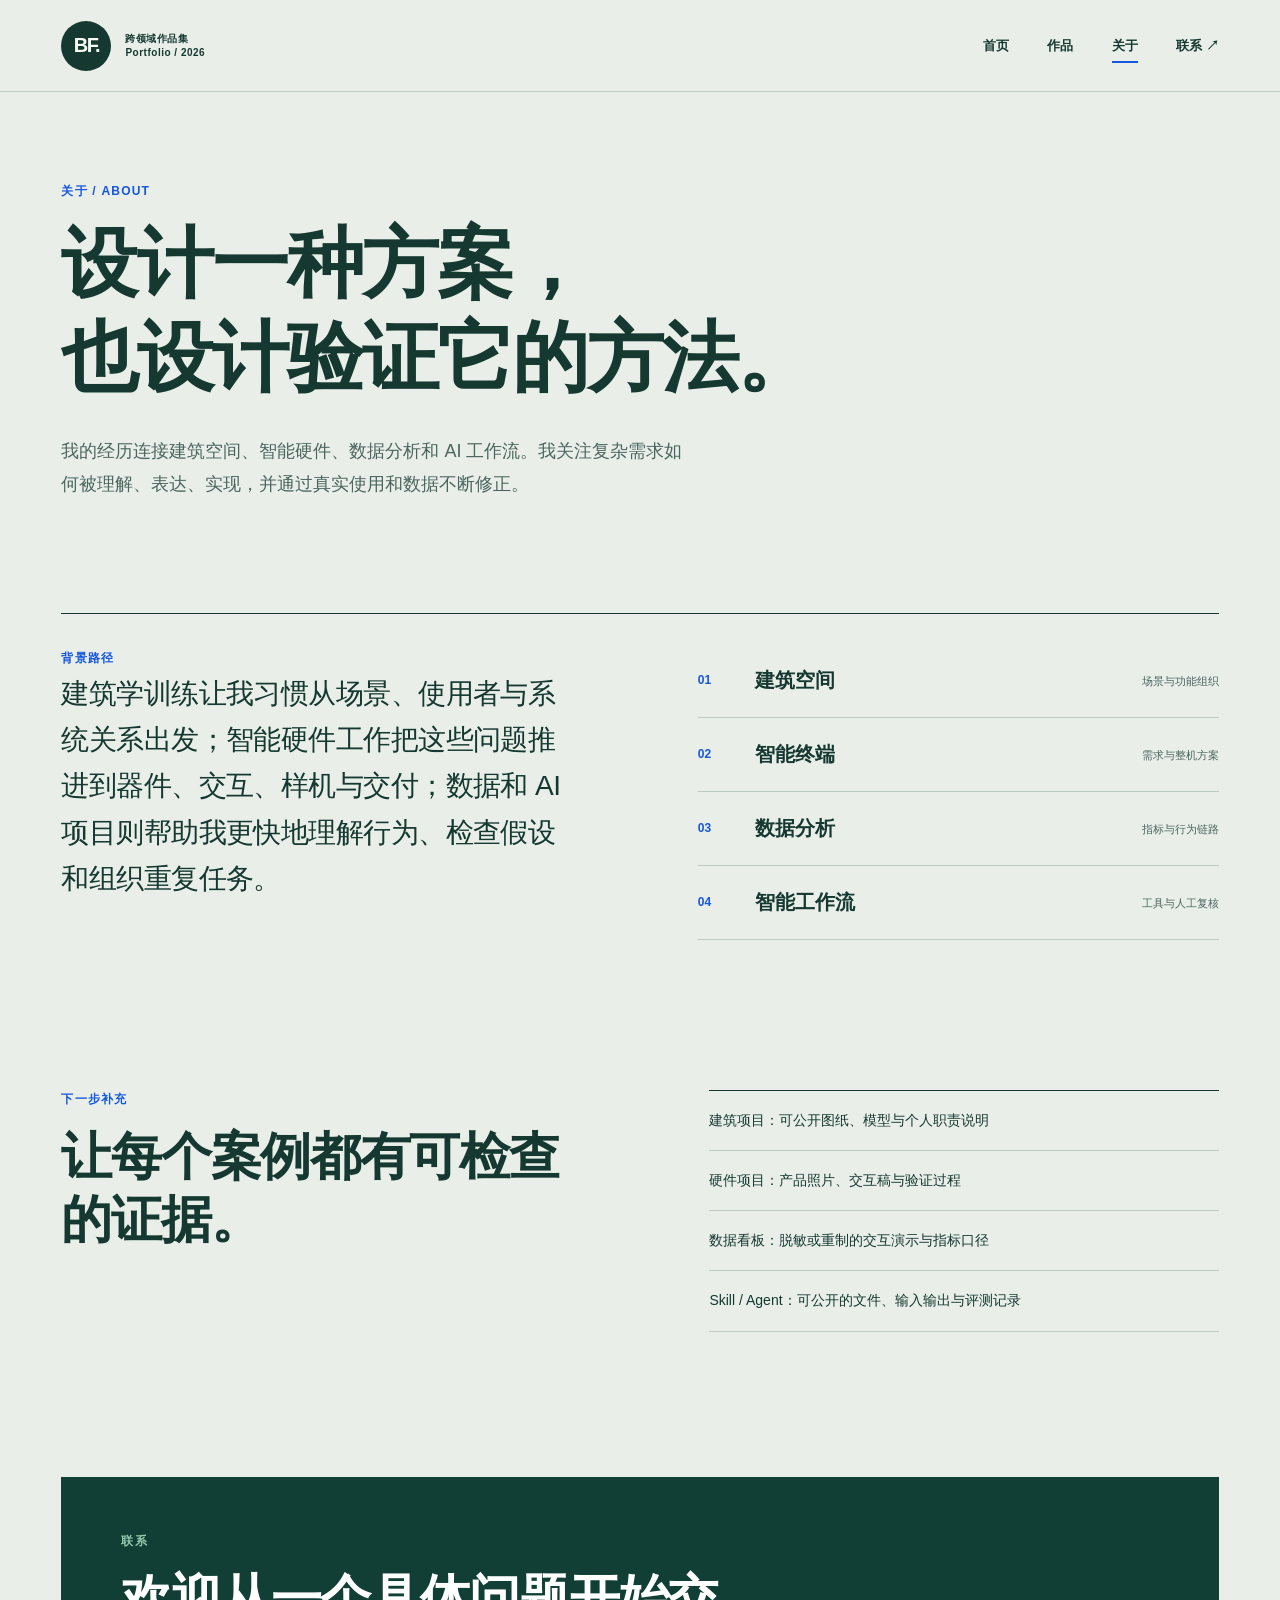
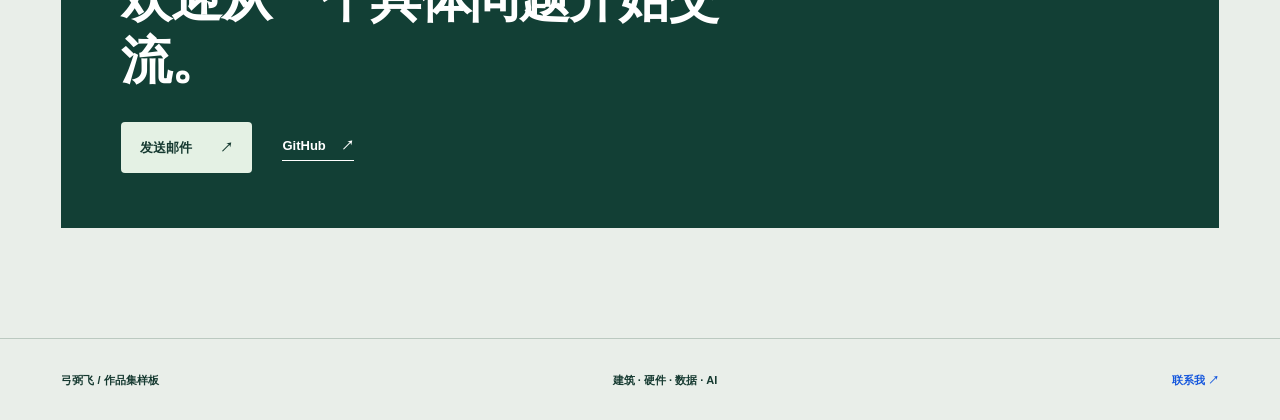
==== about.html @ 6b5d8636 "Publish portfolio site with Spatial Storage case study" ====
<!doctype html>
<html lang="zh-CN">
  <head><meta charset="UTF-8" /><meta name="viewport" content="width=device-width, initial-scale=1" /><meta name="theme-color" content="#e9eee9" /><meta name="description" content="弓弼飞的背景、工作方法与作品集内容状态。" /><title>关于 · 弓弼飞</title><link rel="stylesheet" href="styles.css" /></head>
  <body data-page="about"><a class="skip-link" href="#main">跳转到正文</a><header class="site-header"><a class="brand" href="index.html" aria-label="弓弼飞作品集首页"><span class="brand-mark">BF.</span><span class="brand-note">跨领域作品集<br />Portfolio / 2026</span></a><nav class="site-nav" aria-label="主导航"><a href="index.html">首页</a><a href="work.html">作品</a><a class="active" href="about.html">关于</a><a href="mailto:gongbifei@outlook.com">联系 ↗</a></nav><button class="nav-toggle" type="button" aria-label="打开菜单" aria-expanded="false">菜单 <span>+</span></button></header>
    <main id="main" class="section-shell about-main"><header class="page-intro"><p class="small-label">关于 / ABOUT</p><h1>设计一种方案，<br />也设计验证它的方法。</h1><p>我的经历连接建筑空间、智能硬件、数据分析和 AI 工作流。我关注复杂需求如何被理解、表达、实现，并通过真实使用和数据不断修正。</p></header><div class="about-grid"><div class="about-statement"><span class="small-label">背景路径</span><p>建筑学训练让我习惯从场景、使用者与系统关系出发；智能硬件工作把这些问题推进到器件、交互、样机与交付；数据和 AI 项目则帮助我更快地理解行为、检查假设和组织重复任务。</p></div><div class="about-path"><div><span>01</span><strong>建筑空间</strong><small>场景与功能组织</small></div><div><span>02</span><strong>智能终端</strong><small>需求与整机方案</small></div><div><span>03</span><strong>数据分析</strong><small>指标与行为链路</small></div><div><span>04</span><strong>智能工作流</strong><small>工具与人工复核</small></div></div></div><section class="about-materials"><div><p class="small-label">下一步补充</p><h2>让每个案例都有可检查的证据。</h2></div><ul><li>建筑项目：可公开图纸、模型与个人职责说明</li><li>硬件项目：产品照片、交互稿与验证过程</li><li>数据看板：脱敏或重制的交互演示与指标口径</li><li>Skill / Agent：可公开的文件、输入输出与评测记录</li></ul></section><section class="about-contact"><p class="small-label">联系</p><h2>欢迎从一个具体问题开始交流。</h2><div><a class="button button-primary" href="mailto:gongbifei@outlook.com">发送邮件 <span>↗</span></a><a class="text-link" href="https://github.com/Ongiei" target="_blank" rel="noopener noreferrer">GitHub <span>↗</span></a></div></section></main>
    <footer class="site-footer section-shell"><span>弓弼飞 / 作品集样板</span><span>建筑 · 硬件 · 数据 · AI</span><a href="mailto:gongbifei@outlook.com">联系我 ↗</a></footer><script src="data.js"></script><script src="app.js"></script></body>
</html>
---- styles.css ----
/* THESIS: A cross-scale working atlas where projects lead and decisions explain them.
OWN-WORLD: Pale mineral paper, deep green ink, electric blue annotations, precise diagram frames.
STORY: Scan four domains, open a case, inspect its question, choices, and missing evidence.
FIRST VIEWPORT: A large left thesis faces a four-part specimen board; the work is visible immediately.
FORM: Editorial field atlas, adapted for a recruiter scanning a mixed-discipline portfolio. */
:root{--paper:#e9eee9;--paper-light:#f7f9f5;--ink:#153930;--ink-soft:#4b665e;--blue:#1557dd;--line:#bbc9c0;--dark:#123f35;--mint:#d4e9d9;--white:#fff;--radius:14px;--max:1440px}
*{box-sizing:border-box}html{scroll-behavior:smooth}body{margin:0;background:var(--paper);color:var(--ink);font-family:-apple-system,BlinkMacSystemFont,"PingFang SC","Noto Sans CJK SC","Microsoft YaHei",sans-serif;font-size:16px;line-height:1.65}button,a{font:inherit}a{color:inherit;text-decoration:none}button{cursor:pointer}::selection{background:#b8d0ff;color:var(--ink)}:focus-visible{outline:3px solid var(--blue);outline-offset:4px}.skip-link{position:absolute;left:14px;top:-60px;background:var(--blue);color:white;padding:8px 14px;z-index:100}.skip-link:focus{top:10px}.section-shell{max-width:var(--max);margin-inline:auto;padding-inline:clamp(22px,4.8vw,78px)}.small-label{font-size:12px;font-weight:700;letter-spacing:.1em;line-height:1.5;color:var(--blue);margin:0 0 18px;text-transform:uppercase}h1,h2,h3,p{margin-top:0}h1,h2,h3{line-height:1.17;letter-spacing:-.035em}p{max-width:72ch}.site-header{height:92px;max-width:var(--max);padding:0 clamp(22px,4.8vw,78px);margin:auto;display:flex;align-items:center;justify-content:space-between;border-bottom:1px solid var(--line);position:relative;z-index:20}.brand{display:flex;gap:14px;align-items:center}.brand-mark{width:50px;height:50px;background:var(--ink);color:var(--paper-light);display:grid;place-items:center;font-weight:900;letter-spacing:-.08em;font-size:20px;border-radius:50%}.brand-note{font-size:10px;font-weight:700;line-height:1.35;letter-spacing:.05em}.site-nav{display:flex;gap:clamp(25px,3vw,48px);align-items:center;font-size:13px;font-weight:700}.site-nav a{position:relative;white-space:nowrap}.site-nav a::after{content:"";height:2px;position:absolute;bottom:-7px;left:0;right:100%;background:var(--blue);transition:right .25s ease}.site-nav a:hover::after,.site-nav a.active::after{right:0}.nav-toggle{display:none;border:0;background:none;color:var(--ink);font-weight:700}.hero{display:grid;grid-template-columns:minmax(0,1fr) minmax(430px,.92fr);gap:clamp(35px,5vw,80px);padding-top:clamp(65px,8vw,120px);padding-bottom:clamp(70px,8vw,115px);align-items:center}.hero-copy{max-width:660px}.hero h1{font-size:clamp(50px,5.9vw,88px);font-weight:850;margin:0 0 34px;letter-spacing:-.047em}.hero h1 em{font-style:normal;color:var(--blue)}.hero-intro{font-size:clamp(16px,1.45vw,19px);line-height:1.85;max-width:34em;color:var(--ink-soft);margin-bottom:38px}.hero-actions{display:flex;align-items:center;gap:30px;flex-wrap:wrap}.button{min-height:51px;padding:12px 19px;display:inline-flex;gap:28px;justify-content:space-between;align-items:center;font-size:13px;font-weight:800;border-radius:4px;transition:transform .25s cubic-bezier(.16,1,.3,1),background .2s}.button:hover{transform:translateY(-3px)}.button-primary{background:var(--ink);color:white}.button-primary:hover{background:var(--blue)}.button-outline{border:1px solid var(--ink);color:var(--ink)}.button-outline:hover{background:var(--ink);color:white}.text-link{font-size:13px;font-weight:800;display:inline-flex;gap:15px;align-items:center;border-bottom:1px solid currentColor;padding-bottom:4px}.text-link:hover{color:var(--blue)}.hero-art{height:min(570px,45vw);min-height:480px;background:#dce9de;border:1px solid #a8bdb0;padding:18px;display:flex;flex-direction:column;box-shadow:12px 16px 35px -26px #315149}.art-topline,.hero-art-footer{display:flex;justify-content:space-between;gap:8px;font-size:10px;font-weight:800;letter-spacing:.07em;line-height:1.3}.art-topline{padding-bottom:16px}.hero-art-footer{padding-top:14px;flex-wrap:wrap;color:#43655b}.hero-art-main{display:grid;grid-template-columns:1.05fr .95fr;grid-template-rows:1fr 1fr;gap:8px;flex:1;min-height:0}.hero-art-main>.visual{height:100%;min-height:0}.hero-art-main>.visual:nth-child(1){grid-row:span 2}.hero-art-main>.visual:nth-child(4){display:none}.visual{overflow:hidden;position:relative;isolation:isolate;min-height:250px;background:var(--mint)}.visual-caption{position:absolute;left:15px;bottom:12px;z-index:5;font-size:10px;font-weight:800;letter-spacing:.03em;background:rgba(248,250,247,.9);color:#345147;padding:3px 7px}.visual.compact .visual-caption{font-size:8px;left:9px;bottom:7px}.visual-device{background:#a6bdad}.visual-device::before{content:"";position:absolute;inset:0;background:radial-gradient(circle at 50% 85%,#e8efe5 0,#e8efe500 50%)}.device-orbit{position:absolute;border:1px solid #dceade;border-radius:50%;left:50%;top:52%;transform:translate(-50%,-50%)}.orbit-a{width:64%;aspect-ratio:1}.orbit-b{width:93%;aspect-ratio:1}.device-body{position:absolute;left:50%;top:53%;transform:translate(-50%,-50%) rotate(-8deg);width:34%;height:63%;border-radius:23px;background:#163c34;padding:9px;box-shadow:18px 20px 25px -16px #234535}.device-screen{width:100%;height:80%;border:2px solid #638078;border-radius:14px;background:#214f42;padding:15%;color:#d9ead6}.device-dot{display:block;width:12px;height:12px;border-radius:50%;background:#b4d9ad}.device-temp{font-size:clamp(16px,2.5vw,38px);font-weight:300;display:block;line-height:1.5}.device-line{height:3px;width:75%;display:block;background:#8fb4a2;margin-top:9px;border-radius:2px}.device-line.short{width:45%}.device-base{position:absolute;bottom:4%;width:20%;height:4px;border-radius:50%;left:40%;background:#9cb4a4}.visual-marker{position:absolute;z-index:2;font-size:9px;font-weight:800;letter-spacing:.1em;color:#295448}.marker-a{left:8%;top:23%}.marker-b{right:7%;bottom:23%}.visual-data{background:#183d34;padding:10%}.data-window{height:100%;width:100%;background:#e8f0e9;box-shadow:12px 13px 15px -12px #0b261e;transform:rotate(-3deg)}.data-top{height:13%;display:flex;align-items:center;gap:3%;padding:0 5%;border-bottom:1px solid #c9d6cd}.data-top i{height:5px;width:5px;border-radius:50%;background:#73958b}.data-top span{margin-left:auto;font-size:7px;font-weight:800;color:#507166;letter-spacing:.04em}.data-inner{display:flex;height:87%}.data-sidebar{width:18%;border-right:1px solid #c9d6cd;padding:15% 4%;display:flex;flex-direction:column;gap:10%}.data-sidebar span{display:block;background:#9db6a5;width:80%;height:5px}.data-sidebar span:first-child{background:var(--blue)}.data-main{padding:7%;flex:1}.data-metrics{display:flex;gap:6%;height:15%}.data-metrics b{display:block;background:#d0ddd2;color:#477264;flex:1;font-size:6px;padding:5px}.data-chart{height:52%;position:relative;border-bottom:1px solid #a7bfae;background:linear-gradient(to bottom,transparent 33%,#cddccf 33.5%,transparent 34%,transparent 66%,#cddccf 66.5%,transparent 67%)}.chart-path{position:absolute;left:6%;right:6%;top:15%;bottom:15%;clip-path:polygon(0 75%,20% 61%,40% 66%,60% 22%,80% 32%,100% 10%,100% 14%,80% 36%,60% 27%,40% 70%,20% 65%,0 79%);background:var(--blue)}.point{position:absolute;width:7px;height:7px;background:var(--blue);border:2px solid white;border-radius:50%}.p1{left:6%;top:66%}.p2{left:25%;top:57%}.p3{left:58%;top:20%}.p4{right:5%;top:12%}.data-rows{display:flex;flex-direction:column;gap:6px;padding-top:10px}.data-rows span{width:95%;height:3px;background:#b6cab9}.data-rows span:nth-child(2){width:70%}.data-rows span:nth-child(3){width:84%}.visual-architecture{background:#d4e3d8}.visual-architecture::before{content:"";position:absolute;inset:0;background:linear-gradient(90deg,#a9c0ac33 1px,transparent 1px),linear-gradient(#a9c0ac33 1px,transparent 1px);background-size:28px 28px}.plan{position:absolute;inset:14% 13%;transform:rotate(-15deg)}.plan-wing,.plan-core{position:absolute;border:2px solid #326b63;background:#edf5eb}.wing-one{left:8%;top:10%;width:36%;height:29%}.wing-two{right:7%;top:15%;width:39%;height:22%}.wing-three{left:2%;bottom:12%;width:36%;height:27%}.wing-four{right:2%;bottom:5%;width:43%;height:35%}.plan-core{left:39%;top:25%;width:29%;height:50%;background:#a4c4ae;border-width:3px}.plan-path{position:absolute;border:2px dashed var(--blue);border-radius:50%;z-index:1}.path-one{left:14%;top:19%;width:75%;height:57%}.path-two{left:28%;top:10%;width:50%;height:85%;transform:rotate(26deg)}.plan-dot{position:absolute;width:10px;height:10px;border-radius:50%;background:var(--blue);z-index:2}.dot-one{left:21%;top:35%}.dot-two{left:55%;top:44%}.dot-three{right:20%;bottom:26%}.plan-label{position:absolute;font-size:9px;letter-spacing:.1em;font-weight:800;color:#2e675f}.label-one{left:5%;top:11%}.label-two{right:5%;top:42%}.label-three{left:8%;bottom:17%}.visual-workflow{background:#b7d0c2;padding:11%;display:flex;align-items:center}.flow-rail{display:flex;width:100%;align-items:center}.flow-node{min-width:0;flex:1;background:#f3f7f1;border:1px solid #537365;padding:12px 5px;text-align:center;box-shadow:5px 6px 0 #75a48d}.flow-node.strong{background:var(--ink);color:white}.flow-node small{display:block;font-size:8px;letter-spacing:.1em;opacity:.68}.flow-node b{font-size:clamp(10px,1.3vw,17px);white-space:nowrap}.flow-link{width:10%;height:2px;background:var(--blue);flex:none;position:relative}.flow-link::after{content:"";width:5px;height:5px;position:absolute;right:0;top:-3px;border-right:1px solid var(--blue);border-top:1px solid var(--blue);transform:rotate(45deg)}.flow-branch{position:absolute;left:48%;bottom:19%;border-left:1px dashed #316656;border-bottom:1px dashed #316656;padding:18px 0 0 12px;color:#315d50;font-size:10px;font-weight:700}.visual-research{display:flex;align-items:center;justify-content:center;gap:10%;background:#c8dbcf}.paper-sheet,.json-sheet{height:61%;width:28%;background:#f6f9f4;box-shadow:8px 10px 0 #a3bfa9;padding:12%;display:flex;flex-direction:column;gap:9px}.paper-sheet span{height:5px;width:100%;background:#85a893}.paper-sheet span:nth-child(2){width:78%}.paper-sheet span:nth-child(4){width:64%}.json-sheet{width:31%;padding:6%;font-size:10px;gap:6px}.json-sheet b{color:var(--blue)}.research-arrow{font-size:40px;color:var(--blue);font-weight:200}.visual.compact .device-body{border-radius:12px;padding:5px}.visual.compact .device-screen{border-radius:8px}.visual.compact .visual-marker,.visual.compact .plan-label{font-size:6px}.visual.compact .flow-node{padding:5px 2px;box-shadow:3px 4px 0 #75a48d}.visual.compact .flow-node small{font-size:5px}.visual.compact .flow-node b{font-size:8px}.visual.compact .flow-branch{font-size:6px;bottom:13%}.visual.compact .data-window{transform:rotate(-3deg)}
.feature-section{padding-top:35px;padding-bottom:125px}.section-heading{display:flex;justify-content:space-between;align-items:end;gap:50px;padding-bottom:32px;border-bottom:1px solid var(--ink)}.section-heading h2,.method-title h2,.closing h2,.about-materials h2,.about-contact h2{font-size:clamp(35px,4vw,58px);margin:0}.section-heading>p{font-size:14px;color:var(--ink-soft);max-width:34ch;margin:0 0 5px}.feature-row{position:relative;display:grid;grid-template-columns:17% minmax(0,1fr) 27% 30px;gap:25px;min-height:240px;align-items:center;border-bottom:1px solid var(--line);padding:27px 0;transition:background .25s}.feature-row:hover{background:#dfe9df}.feature-meta{align-self:stretch;display:flex;flex-direction:column;justify-content:space-between;font-size:11px;font-weight:750;color:var(--ink-soft)}.feature-copy h3{font-size:clamp(27px,3vw,45px);margin:0 0 12px}.feature-copy p{font-size:14px;color:var(--ink-soft);margin:0 0 18px}.feature-role{font-size:11px;font-weight:800}.feature-visual{height:176px}.feature-visual .visual{height:100%;min-height:0}.row-arrow{font-size:25px;color:var(--blue);align-self:start;text-align:right}.section-end{display:flex;justify-content:space-between;align-items:center;gap:20px;padding-top:34px}.section-end>span{font-size:11px;color:var(--ink-soft)}.method-section{background:var(--dark);color:var(--paper-light)}.method-inner{padding-top:105px;padding-bottom:108px;display:grid;grid-template-columns:.95fr 1.05fr;gap:12%}.method-title .small-label{color:#8ebba4}.method-title h2{max-width:10em}.method-steps{border-top:1px solid #7ba18e}.method-steps>div{display:flex;align-items:center;justify-content:space-between;gap:30px;padding:22px 0;border-bottom:1px solid #7ba18e}.method-steps b{font-size:25px}.method-steps span{font-size:13px;color:#b2ceba}.closing{padding-top:125px;padding-bottom:135px}.closing h2{max-width:11em;margin-bottom:28px}.closing>p:not(.small-label){color:var(--ink-soft);margin-bottom:30px}.site-footer{min-height:82px;border-top:1px solid var(--line);display:flex;justify-content:space-between;align-items:center;gap:20px;font-size:11px;font-weight:750}.site-footer a{color:var(--blue)}
.page-intro{padding-top:90px;padding-bottom:75px}.page-intro h1{font-size:clamp(50px,6vw,86px);margin:0 0 30px}.page-intro>p:last-child{font-size:18px;color:var(--ink-soft);max-width:35em;line-height:1.8}.filters{display:flex;flex-wrap:wrap;gap:8px;padding-bottom:25px;border-bottom:1px solid var(--ink)}.filter{background:transparent;color:var(--ink);border:1px solid #aabfb1;padding:8px 12px;border-radius:3px;font-size:12px;font-weight:750}.filter:hover,.filter.active{background:var(--ink);color:white;border-color:var(--ink)}.filter span{margin-left:8px;opacity:.7}.work-list{min-height:400px}.work-row{display:grid;grid-template-columns:8% minmax(0,1fr) 27% 30px;gap:24px;align-items:center;min-height:252px;padding:27px 0;border-bottom:1px solid var(--line);transition:background .25s}.work-row:hover{background:#dfe9df}.work-index{align-self:start;font-size:13px;font-weight:800;color:var(--blue)}.work-row-text .small-label{margin-bottom:10px}.work-row-text h2{font-size:clamp(27px,3.3vw,47px);margin:0 0 9px}.work-row-text p{color:var(--ink-soft);font-size:14px;margin:0}.work-preview{height:170px}.work-preview .visual{height:100%;min-height:0}.work-arrow{align-self:start;font-size:25px;color:var(--blue)}.work-note{margin:55px 0 125px;display:grid;grid-template-columns:21% 1fr;gap:30px;border-top:1px solid var(--ink);padding-top:20px}.work-note b{font-size:13px}.work-note p{color:var(--ink-soft);font-size:13px;margin:0}
.project-hero{padding-top:50px;padding-bottom:43px}.back-link{font-size:12px;font-weight:800;color:var(--blue)}.project-head{display:flex;justify-content:space-between;gap:30px;align-items:start;margin-top:75px}.project-head h1{font-size:clamp(45px,6vw,85px);margin:0 0 20px}.project-subtitle{font-size:19px;color:var(--ink-soft);margin:0}.project-index{font-size:70px;font-weight:850;line-height:1;color:var(--blue);white-space:nowrap}.project-index span{font-size:14px;color:var(--ink-soft);margin-left:5px}.project-meta{display:flex;gap:65px;margin-top:60px;padding-top:18px;border-top:1px solid var(--ink)}.project-meta>div{display:flex;flex-direction:column;gap:5px}.project-meta span{font-size:11px;color:var(--ink-soft)}.project-meta strong{font-size:13px}.project-cover{height:min(650px,50vw);min-height:400px;max-width:calc(var(--max) - 156px);margin:0 auto}.project-cover>.visual{height:100%}.project-cover .visual-caption{font-size:12px;left:25px;bottom:20px}.project-body{display:grid;grid-template-columns:24% 1fr;gap:7%;padding-top:105px;padding-bottom:130px}.project-toc{align-self:start;position:sticky;top:35px;display:flex;flex-direction:column;gap:12px;font-size:12px}.project-toc span{font-weight:800;border-bottom:1px solid var(--line);padding-bottom:13px;margin-bottom:3px}.project-toc a{color:var(--ink-soft)}.project-toc a:hover{color:var(--blue)}.project-article{max-width:790px}.project-section{scroll-margin-top:40px;margin-bottom:95px}.project-section h2{font-size:clamp(31px,3.1vw,46px);margin:0 0 25px;max-width:17em}.project-section>p:not(.small-label){font-size:16px;color:var(--ink-soft);line-height:1.9}.constraint-list{list-style:none;padding:0;border-top:1px solid var(--line)}.constraint-list li{display:flex;gap:30px;padding:18px 0;border-bottom:1px solid var(--line);font-size:16px;font-weight:650}.constraint-list li span{color:var(--blue);font-size:12px;min-width:25px}.decision-list{border-top:1px solid var(--ink)}.decision{display:grid;grid-template-columns:45px 1fr;gap:25px;padding:24px 0;border-bottom:1px solid var(--line)}.decision>span{font-size:12px;font-weight:800;color:var(--blue)}.decision h3{font-size:22px;margin:0 0 10px}.decision p{font-size:14px;color:var(--ink-soft);margin:0}.evidence-box{margin-top:32px;background:#d8e8da;padding:25px 30px}.evidence-box b{font-size:13px}.evidence-box ul{margin:12px 0 0;padding-left:18px;color:var(--ink-soft);font-size:14px}.evidence-box li+li{margin-top:5px}.next-project{padding-bottom:110px;border-top:1px solid var(--ink);padding-top:20px;display:flex;justify-content:space-between;font-size:13px;font-weight:800}.next-project a{font-size:24px;color:var(--blue)}.not-found{min-height:65vh;padding-top:100px}.not-found h1{font-size:clamp(40px,5vw,70px)}
.about-main .page-intro{padding-bottom:95px}.about-grid{display:grid;grid-template-columns:1fr 1fr;gap:10%;border-top:1px solid var(--ink);padding-top:30px}.about-statement p:not(.small-label){font-size:clamp(22px,2.2vw,30px);line-height:1.65;letter-spacing:-.02em}.about-path>div{display:grid;grid-template-columns:45px 1fr auto;gap:12px;align-items:center;border-bottom:1px solid var(--line);padding:20px 0}.about-path span{color:var(--blue);font-size:12px;font-weight:800}.about-path strong{font-size:20px}.about-path small{font-size:11px;color:var(--ink-soft)}.about-materials{padding-top:150px;padding-bottom:145px;display:grid;grid-template-columns:1fr 1fr;gap:12%}.about-materials h2{max-width:12em}.about-materials ul{margin:0;padding:0;list-style:none;border-top:1px solid var(--ink)}.about-materials li{padding:18px 0;border-bottom:1px solid var(--line);font-size:14px}.about-contact{background:var(--dark);color:white;padding:55px 60px;margin-bottom:110px}.about-contact .small-label{color:#92c8a9}.about-contact h2{max-width:12em;margin-bottom:30px}.about-contact>div{display:flex;gap:30px;align-items:center}.about-contact .button-primary{background:#e4f1e4;color:var(--ink)}.about-contact .button-primary:hover{background:#b8dec3}.about-contact .text-link:hover{color:#a4cfb3}
@media(max-width:1000px){.hero{grid-template-columns:1fr}.hero-art{height:520px;min-height:0}.feature-row{grid-template-columns:13% minmax(0,1fr) 28% 22px}.method-inner{gap:7%}.project-cover{max-width:none}.about-grid{gap:6%}}
@media(max-width:700px){.site-header{height:72px}.brand-mark{width:42px;height:42px;font-size:17px}.brand-note{font-size:9px}.nav-toggle{display:block;font-size:12px;padding:10px 0}.nav-toggle span{color:var(--blue);margin-left:5px}.site-nav{display:none;position:absolute;left:0;right:0;top:71px;padding:20px 22px 28px;background:var(--paper-light);border-bottom:1px solid var(--line);flex-direction:column;align-items:flex-start;gap:19px;box-shadow:0 15px 25px -25px #1b3d31}.site-nav.open{display:flex}.hero{padding-top:73px;padding-bottom:80px;gap:54px}.hero h1{font-size:clamp(47px,12vw,65px)}.hero-intro{font-size:16px}.hero-art{height:430px;padding:12px}.art-topline,.hero-art-footer{font-size:8px}.hero-art-main{grid-template-columns:1fr 1fr}.hero-art-main>.visual:nth-child(1){grid-row:auto}.hero-art-main>.visual:nth-child(4){display:block}.hero-art-main>.visual{min-height:0}.section-heading{display:block}.section-heading h2{margin-bottom:20px}.section-heading>p{max-width:28em}.feature-section{padding-bottom:90px}.feature-row{grid-template-columns:1fr 98px 18px;gap:12px;min-height:170px;padding:20px 0}.feature-meta{grid-column:1/-1;flex-direction:row;font-size:9px}.feature-copy h3{font-size:24px}.feature-copy p{font-size:12px;margin-bottom:8px}.feature-role{font-size:9px}.feature-visual{height:110px}.row-arrow{font-size:20px}.section-end{align-items:start}.section-end>span{max-width:11em;text-align:right}.method-inner{grid-template-columns:1fr;padding-top:75px;padding-bottom:80px}.method-title{margin-bottom:35px}.method-steps b{font-size:22px}.closing{padding-top:85px;padding-bottom:95px}.site-footer{min-height:115px;align-items:start;justify-content:center;flex-direction:column;gap:2px;padding-top:20px;padding-bottom:20px}.page-intro{padding-top:70px;padding-bottom:48px}.page-intro h1{font-size:clamp(48px,11vw,65px)}.page-intro>p:last-child{font-size:16px}.filters{gap:6px}.filter{font-size:11px;padding:7px 9px}.work-row{grid-template-columns:33px minmax(0,1fr) 22px;gap:10px;min-height:190px}.work-index{font-size:10px}.work-row-text h2{font-size:24px}.work-row-text p{font-size:12px}.work-preview{display:none}.work-note{grid-template-columns:1fr;gap:10px;margin-bottom:90px}.project-hero{padding-top:35px}.project-head{display:block;position:relative;margin-top:50px}.project-head .small-label{padding-right:80px}.project-head h1{font-size:43px}.project-index{position:absolute;right:0;top:0;font-size:34px}.project-index span{font-size:11px}.project-subtitle{font-size:16px}.project-meta{margin-top:40px;gap:20px;flex-wrap:wrap}.project-cover{height:400px;min-height:0}.project-body{display:block;padding-top:70px;padding-bottom:60px}.project-toc{display:none}.project-section{margin-bottom:75px}.project-section h2{font-size:31px}.project-section>p:not(.small-label){font-size:15px}.constraint-list li{font-size:14px}.decision{grid-template-columns:26px 1fr;gap:13px}.decision h3{font-size:19px}.next-project{padding-bottom:80px}.about-grid{grid-template-columns:1fr;gap:35px}.about-statement p:not(.small-label){font-size:22px}.about-path>div{grid-template-columns:32px 1fr auto}.about-path strong{font-size:16px}.about-path small{font-size:9px}.about-materials{padding-top:100px;padding-bottom:100px;grid-template-columns:1fr;gap:30px}.about-contact{padding:35px 25px;margin-bottom:70px}.about-contact h2{font-size:35px}}
@media(max-width:420px){.hero-art{height:350px}.hero-art-footer span:nth-child(3),.hero-art-footer span:nth-child(4){display:none}.hero-art-main{gap:5px}.visual.compact .visual-caption{font-size:7px}.feature-row{grid-template-columns:1fr 85px 15px}.feature-visual{height:95px}.feature-copy h3{font-size:21px}.project-head h1{font-size:37px}.project-index{font-size:26px}.project-cover{height:315px}.about-path small{max-width:75px;text-align:right}}
@media(prefers-reduced-motion:reduce){html{scroll-behavior:auto}*,*::before,*::after{transition:none!important;animation:none!important}}

.visual-photo{margin:0;background:#f2f4f0;display:grid;place-items:center}
.visual-photo img{position:absolute;inset:0;display:block;width:100%;height:100%;object-fit:contain}
.visual-photo .visual-caption{max-width:calc(100% - 30px)}
.project-gallery{display:grid;grid-template-columns:minmax(0,1fr);gap:24px;padding-top:32px}
.project-gallery figure{margin:0;background:#edf1ed}
.project-gallery img{display:block;width:100%;aspect-ratio:16/9;object-fit:contain}
.project-gallery figcaption{padding:12px 16px;font-size:12px;color:var(--ink-soft)}
.architecture-page .project-cover{height:min(720px,54vw);background:#dfe7e0}
.architecture-page .project-cover .visual-photo img{object-fit:cover}
.architecture-story{padding-top:115px}
.architecture-story-heading{border-top:1px solid var(--ink);padding-top:20px;margin-bottom:74px;display:grid;grid-template-columns:24% 1fr;column-gap:7%}
.architecture-story-heading .small-label{grid-row:1/3}
.architecture-story-heading h2{font-family:var(--display-serif);font-size:clamp(34px,4vw,55px);font-weight:600;line-height:1.2;letter-spacing:-.02em;margin:0 0 18px}
.architecture-story-heading>p:last-child{grid-column:2;font-size:14px;color:var(--ink-soft);margin:0}
.architecture-chapter{display:grid;grid-template-columns:24% minmax(0,1fr);gap:7%;padding:30px 0 78px;border-top:1px solid var(--line)}
.architecture-chapter-copy h3{font-family:var(--display-serif);font-size:clamp(26px,2.8vw,38px);font-weight:600;line-height:1.26;letter-spacing:-.02em;margin:0 0 20px}
.architecture-chapter-copy>p:last-child{font-size:14px;color:var(--ink-soft);line-height:1.8}
.architecture-chapter-images{display:grid;grid-template-columns:minmax(0,1fr);gap:38px;align-items:start}
.architecture-chapter-images figure{min-width:0;margin:0}
.architecture-chapter-images figure>img{display:block;width:100%;height:auto;background:#f7f9f5}
.architecture-chapter-images .diagram>img{aspect-ratio:16/9;object-fit:cover}
.architecture-spread{display:grid;grid-template-columns:repeat(2,minmax(0,1fr));gap:8px;overflow:hidden;background:#ecefe9}
.architecture-spread img{display:block;width:100%;min-width:0;height:auto}
.architecture-figure.spread-room .architecture-spread{display:block;position:relative;height:clamp(220px,30vw,400px)}
.architecture-figure.spread-room .architecture-spread img{position:absolute;top:0;left:0;width:calc(50% - 4px);height:100%;object-fit:cover;object-position:center}
.architecture-figure.spread-room .architecture-spread img+img{left:auto;right:0}
.architecture-chapter-images figcaption{padding:13px 0 4px;font-size:12px;color:var(--ink-soft);border-top:1px solid var(--line)}
.architecture-page .project-body{padding-top:75px}
@media(max-width:700px){.architecture-page .project-cover{height:330px}.architecture-story{padding-top:68px}.architecture-story-heading{display:block;margin-bottom:44px}.architecture-story-heading h2{font-size:35px}.architecture-chapter{display:block;padding:26px 0 53px}.architecture-chapter-copy{margin-bottom:25px}.architecture-chapter-copy h3{font-size:29px}.architecture-chapter-images{gap:25px}.architecture-spread{gap:3px}.architecture-figure.spread-plan .architecture-spread{display:flex;overflow-x:auto;scroll-snap-type:x mandatory}.architecture-figure.spread-plan .architecture-spread img{flex:0 0 75%;width:75%;scroll-snap-align:start}.architecture-figure.spread-room .architecture-spread{height:44vw}.architecture-chapter-images figcaption{font-size:11px}}
.project-demos{padding:60px 0 0}
.project-demo-links{display:grid;grid-template-columns:repeat(2,minmax(0,1fr));gap:12px}
.project-demo-links a{display:flex;justify-content:space-between;align-items:center;gap:15px;padding:22px;border:1px solid var(--line);background:#e3ede4;transition:background .2s}
.project-demo-links a:hover{background:#d2e2d6}
.project-demo-links strong{font-size:17px}
.project-demo-links span{font-size:11px;color:var(--blue);text-align:right}
.dashboard-main{padding-top:48px;padding-bottom:85px}
.dashboard-intro{display:flex;justify-content:space-between;align-items:end;gap:35px;padding:65px 0 35px}
.dashboard-intro h1{font-family:var(--display-serif);font-size:clamp(42px,5vw,70px);font-weight:600;line-height:1.2;margin-bottom:18px}
.dashboard-intro p:not(.small-label){color:var(--ink-soft);font-size:14px;max-width:65ch;margin:0}
.dashboard-intro .text-link{white-space:nowrap}
.dashboard-frame{height:min(76vh,900px);min-height:620px;border:1px solid var(--line);background:white;box-shadow:12px 16px 35px -30px #315149}
.dashboard-frame iframe{display:block;width:100%;height:100%;border:0;background:white}
.dashboard-footnote{font-size:12px;color:var(--ink-soft);margin:18px 0 0}
@media(max-width:700px){
  .work-row .work-index{grid-column:1;grid-row:1/3}
  .work-row .work-row-text{grid-column:2;grid-row:1}
  .work-row .work-preview{display:block;grid-column:2;grid-row:2;height:125px;margin-top:12px}
  .work-row .work-arrow{grid-column:3;grid-row:1}
  .project-gallery{grid-template-columns:1fr;gap:14px}
  .project-demos{padding-top:45px}
  .project-demo-links{grid-template-columns:1fr}
  .dashboard-intro{display:block;padding:48px 0 25px}
  .dashboard-intro .text-link{margin-top:22px}
  .dashboard-frame{height:72vh;min-height:520px}
}

/* Domain collections: one field can contain many independently documented projects. */
.domain-section{padding-top:18px;padding-bottom:125px}
.domain-list{display:grid;grid-template-columns:repeat(2,minmax(0,1fr));border-top:1px solid var(--line)}
.domain-link{min-height:145px;padding:25px 24px 26px 0;display:flex;justify-content:space-between;align-items:end;gap:20px;border-bottom:1px solid var(--line);transition:background .2s ease}
.domain-link:nth-child(odd){border-right:1px solid var(--line)}
.domain-link:nth-child(even){padding-left:26px}
.domain-link:hover{background:#dfe9df}
.domain-link .small-label{font-size:10px;margin-bottom:9px}
.domain-link h3{font-size:clamp(23px,2.5vw,35px);margin:0}
.domain-link>span{font-size:23px;color:var(--blue);align-self:start}
.collection-section{padding-top:70px;scroll-margin-top:20px}
.collection-heading{display:flex;justify-content:space-between;align-items:end;gap:35px;padding-bottom:25px;border-bottom:1px solid var(--ink)}
.collection-heading h2{font-size:clamp(35px,4vw,54px);margin:0 0 12px}
.collection-heading p{font-size:14px;color:var(--ink-soft);margin:0}
.collection-count{display:flex;align-items:end;gap:10px;white-space:nowrap}
.collection-count strong{font-size:60px;line-height:.9;color:var(--blue);letter-spacing:-.05em}
.collection-count span{font-size:11px;font-weight:750;line-height:1.5;color:var(--ink-soft)}
.collection-items .work-row{min-height:210px}
.work-row-text h3{font-size:clamp(27px,3.3vw,47px);margin:0 0 9px}
.pending-row{display:grid;grid-template-columns:8% minmax(0,1fr) 27% 30px;gap:24px;align-items:center;min-height:145px;padding:23px 0;border-bottom:1px solid var(--line);color:var(--ink-soft)}
.pending-symbol{align-self:start;font-size:25px;line-height:1;color:#699481}
.pending-row .small-label{color:#4f7667;margin-bottom:7px}
.pending-row h3{font-size:23px;color:var(--ink);margin:0 0 7px}
.pending-row p{font-size:13px;margin:0}
.pending-status{font-size:11px;font-weight:750;text-align:right;grid-column:3/5}
@media(max-width:700px){.page-intro h1{font-size:clamp(44px,10vw,60px)}.domain-section{padding-top:0;padding-bottom:85px}.domain-list{grid-template-columns:1fr}.domain-link{min-height:108px;padding:18px 0!important;border-right:0!important}.domain-link .small-label{font-size:9px}.domain-link h3{font-size:24px}.collection-section{padding-top:55px}.collection-heading{align-items:start}.collection-heading h2{font-size:31px}.collection-heading p{font-size:12px}.collection-count{align-items:center}.collection-count strong{font-size:35px}.collection-count span{font-size:9px}.collection-items .work-row{min-height:170px}.work-row-text h3{font-size:24px}.pending-row{grid-template-columns:33px minmax(0,1fr);gap:10px;min-height:125px}.pending-row h3{font-size:18px}.pending-status{grid-column:2;text-align:left;font-size:10px}.pending-symbol{font-size:20px}}
@media(max-width:420px){.collection-heading{display:block}.collection-count{margin-top:18px}.collection-count strong{font-size:30px}}

/* Serif display type pairs with the existing sans-serif navigation and project index. */
:root{--display-serif:"Baskerville","Songti SC","STSong","Noto Serif CJK SC",serif}
.hero h1,.page-intro h1,.project-head h1,.method-title h2,.closing h2,.about-materials h2,.about-contact h2{font-family:var(--display-serif);font-weight:600;letter-spacing:-.025em;line-height:1.22}
.section-heading h2,.project-section h2{font-family:var(--display-serif);font-weight:600;letter-spacing:-.02em;line-height:1.25}
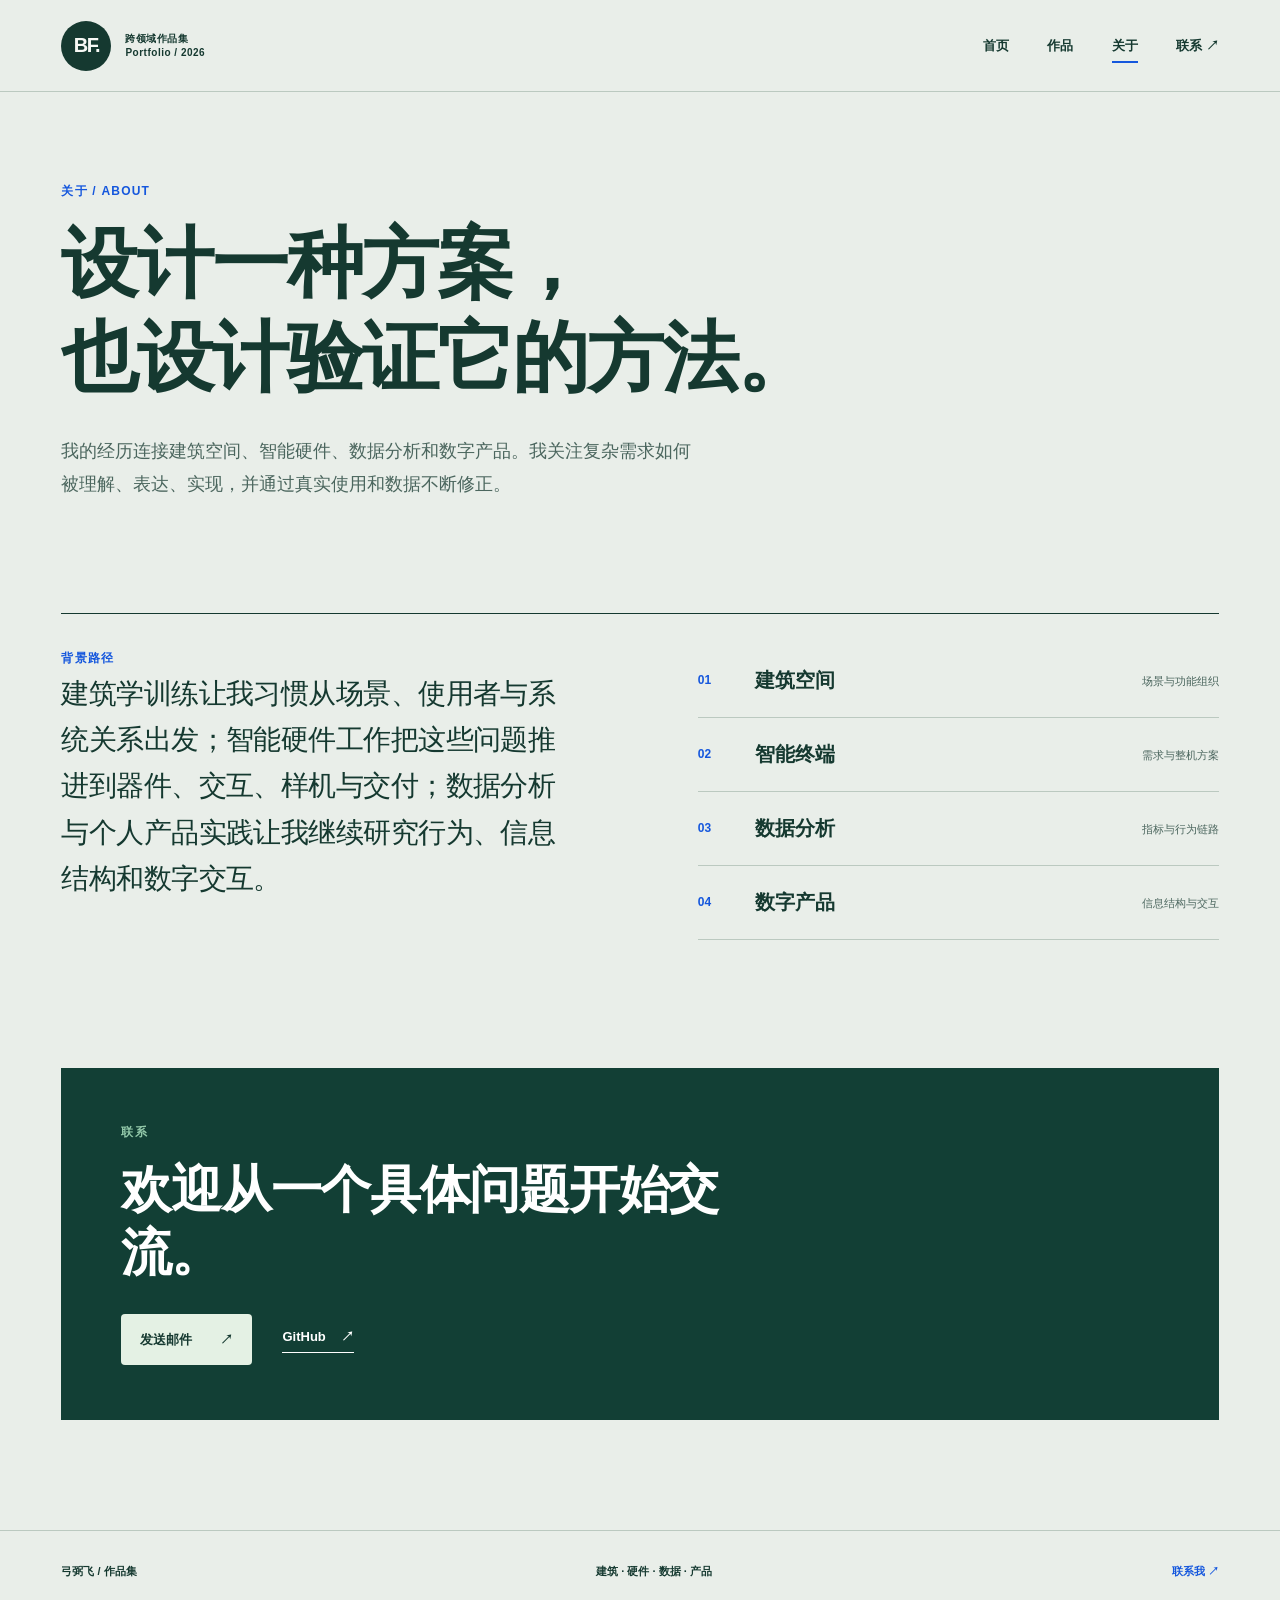
==== commit 8bfe8875: "Polish public portfolio and remove unfinished cases" ====
--- a/about.html
+++ b/about.html
@@ -1,7 +1,7 @@
 <!doctype html>
 <html lang="zh-CN">
-  <head><meta charset="UTF-8" /><meta name="viewport" content="width=device-width, initial-scale=1" /><meta name="theme-color" content="#e9eee9" /><meta name="description" content="弓弼飞的背景、工作方法与作品集内容状态。" /><title>关于 · 弓弼飞</title><link rel="stylesheet" href="styles.css" /></head>
+  <head><meta charset="UTF-8" /><meta name="viewport" content="width=device-width, initial-scale=1" /><meta name="theme-color" content="#e9eee9" /><meta name="description" content="弓弼飞的背景、工作方法与联系方式。" /><title>关于 · 弓弼飞</title><link rel="stylesheet" href="styles.css?v=20260926d" /></head>
   <body data-page="about"><a class="skip-link" href="#main">跳转到正文</a><header class="site-header"><a class="brand" href="index.html" aria-label="弓弼飞作品集首页"><span class="brand-mark">BF.</span><span class="brand-note">跨领域作品集<br />Portfolio / 2026</span></a><nav class="site-nav" aria-label="主导航"><a href="index.html">首页</a><a href="work.html">作品</a><a class="active" href="about.html">关于</a><a href="mailto:gongbifei@outlook.com">联系 ↗</a></nav><button class="nav-toggle" type="button" aria-label="打开菜单" aria-expanded="false">菜单 <span>+</span></button></header>
-    <main id="main" class="section-shell about-main"><header class="page-intro"><p class="small-label">关于 / ABOUT</p><h1>设计一种方案，<br />也设计验证它的方法。</h1><p>我的经历连接建筑空间、智能硬件、数据分析和 AI 工作流。我关注复杂需求如何被理解、表达、实现，并通过真实使用和数据不断修正。</p></header><div class="about-grid"><div class="about-statement"><span class="small-label">背景路径</span><p>建筑学训练让我习惯从场景、使用者与系统关系出发；智能硬件工作把这些问题推进到器件、交互、样机与交付；数据和 AI 项目则帮助我更快地理解行为、检查假设和组织重复任务。</p></div><div class="about-path"><div><span>01</span><strong>建筑空间</strong><small>场景与功能组织</small></div><div><span>02</span><strong>智能终端</strong><small>需求与整机方案</small></div><div><span>03</span><strong>数据分析</strong><small>指标与行为链路</small></div><div><span>04</span><strong>智能工作流</strong><small>工具与人工复核</small></div></div></div><section class="about-materials"><div><p class="small-label">下一步补充</p><h2>让每个案例都有可检查的证据。</h2></div><ul><li>建筑项目：可公开图纸、模型与个人职责说明</li><li>硬件项目：产品照片、交互稿与验证过程</li><li>数据看板：脱敏或重制的交互演示与指标口径</li><li>Skill / Agent：可公开的文件、输入输出与评测记录</li></ul></section><section class="about-contact"><p class="small-label">联系</p><h2>欢迎从一个具体问题开始交流。</h2><div><a class="button button-primary" href="mailto:gongbifei@outlook.com">发送邮件 <span>↗</span></a><a class="text-link" href="https://github.com/Ongiei" target="_blank" rel="noopener noreferrer">GitHub <span>↗</span></a></div></section></main>
-    <footer class="site-footer section-shell"><span>弓弼飞 / 作品集样板</span><span>建筑 · 硬件 · 数据 · AI</span><a href="mailto:gongbifei@outlook.com">联系我 ↗</a></footer><script src="data.js"></script><script src="app.js"></script></body>
+    <main id="main" class="section-shell about-main"><header class="page-intro"><p class="small-label">关于 / ABOUT</p><h1>设计一种方案，<br />也设计验证它的方法。</h1><p>我的经历连接建筑空间、智能硬件、数据分析和数字产品。我关注复杂需求如何被理解、表达、实现，并通过真实使用和数据不断修正。</p></header><div class="about-grid"><div class="about-statement"><span class="small-label">背景路径</span><p>建筑学训练让我习惯从场景、使用者与系统关系出发；智能硬件工作把这些问题推进到器件、交互、样机与交付；数据分析与个人产品实践让我继续研究行为、信息结构和数字交互。</p></div><div class="about-path"><div><span>01</span><strong>建筑空间</strong><small>场景与功能组织</small></div><div><span>02</span><strong>智能终端</strong><small>需求与整机方案</small></div><div><span>03</span><strong>数据分析</strong><small>指标与行为链路</small></div><div><span>04</span><strong>数字产品</strong><small>信息结构与交互</small></div></div></div><section class="about-contact"><p class="small-label">联系</p><h2>欢迎从一个具体问题开始交流。</h2><div><a class="button button-primary" href="mailto:gongbifei@outlook.com">发送邮件 <span>↗</span></a><a class="text-link" href="https://github.com/Ongiei" target="_blank" rel="noopener noreferrer">GitHub <span>↗</span></a></div></section></main>
+    <footer class="site-footer section-shell"><span>弓弼飞 / 作品集</span><span>建筑 · 硬件 · 数据 · 产品</span><a href="mailto:gongbifei@outlook.com">联系我 ↗</a></footer><script src="data.js?v=20260926d"></script><script src="app.js?v=20260926d"></script></body>
 </html>
--- a/styles.css
+++ b/styles.css
@@ -102,3 +102,11 @@
 :root{--display-serif:"Baskerville","Songti SC","STSong","Noto Serif CJK SC",serif}
 .hero h1,.page-intro h1,.project-head h1,.method-title h2,.closing h2,.about-materials h2,.about-contact h2{font-family:var(--display-serif);font-weight:600;letter-spacing:-.025em;line-height:1.22}
 .section-heading h2,.project-section h2{font-family:var(--display-serif);font-weight:600;letter-spacing:-.02em;line-height:1.25}
+
+/* Keep each selected-work image filled within its frame. */
+.hero-art-main>.visual:nth-child(1){grid-row:auto}
+.hero-art-main>.visual:nth-child(4){display:block}
+.hero-art-main .visual-photo img{object-fit:cover;object-position:center}
+
+.about-contact{margin-top:clamp(80px,10vw,150px)}
+@media(max-width:420px){.hero-art-footer span:nth-child(3),.hero-art-footer span:nth-child(4){display:inline}}
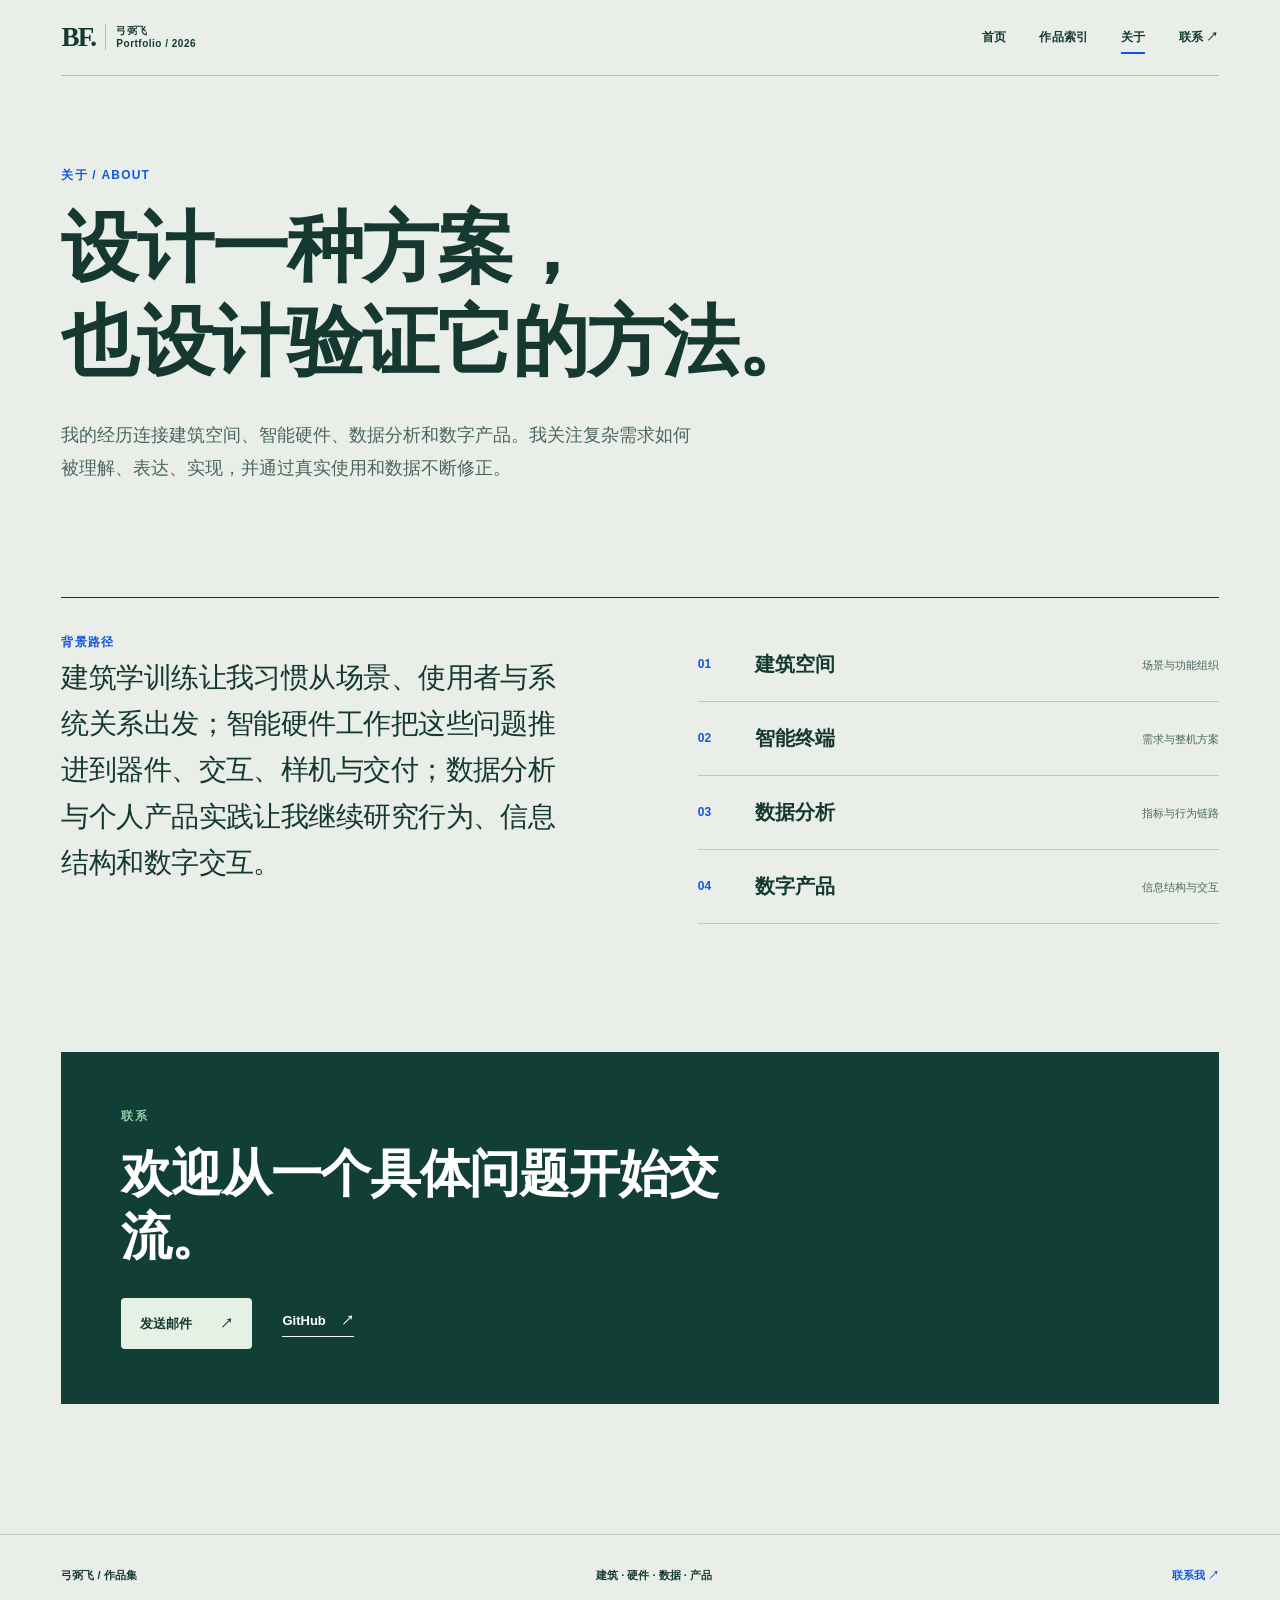
==== commit 1fc14cf9: "feat: synthesize editorial portfolio and spatial work index" ====
--- a/about.html
+++ b/about.html
@@ -1,7 +1,7 @@
 <!doctype html>
 <html lang="zh-CN">
-  <head><meta charset="UTF-8" /><meta name="viewport" content="width=device-width, initial-scale=1" /><meta name="theme-color" content="#e9eee9" /><meta name="description" content="弓弼飞的背景、工作方法与联系方式。" /><title>关于 · 弓弼飞</title><link rel="stylesheet" href="styles.css?v=20260926d" /></head>
-  <body data-page="about"><a class="skip-link" href="#main">跳转到正文</a><header class="site-header"><a class="brand" href="index.html" aria-label="弓弼飞作品集首页"><span class="brand-mark">BF.</span><span class="brand-note">跨领域作品集<br />Portfolio / 2026</span></a><nav class="site-nav" aria-label="主导航"><a href="index.html">首页</a><a href="work.html">作品</a><a class="active" href="about.html">关于</a><a href="mailto:gongbifei@outlook.com">联系 ↗</a></nav><button class="nav-toggle" type="button" aria-label="打开菜单" aria-expanded="false">菜单 <span>+</span></button></header>
+  <head><meta charset="UTF-8" /><meta name="viewport" content="width=device-width, initial-scale=1" /><meta name="theme-color" content="#e9eee9" /><meta name="description" content="弓弼飞的背景、工作方法与联系方式。" /><title>关于 · 弓弼飞</title><link rel="stylesheet" href="styles.css?v=20260926e" /><link rel="stylesheet" href="editorial.css?v=20260926e" /></head>
+  <body data-page="about"><a class="skip-link" href="#main">跳转到正文</a><header class="site-header"><a class="brand" href="index.html" aria-label="弓弼飞作品集首页"><span class="brand-mark">BF.</span><span class="brand-note">弓弼飞<br />Portfolio / 2026</span></a><nav class="site-nav" aria-label="主导航"><a href="index.html">首页</a><a href="work.html">作品索引</a><a class="active" href="about.html">关于</a><a href="mailto:gongbifei@outlook.com">联系 ↗</a></nav><button class="nav-toggle" type="button" aria-label="打开菜单" aria-expanded="false">菜单 <span>+</span></button></header>
     <main id="main" class="section-shell about-main"><header class="page-intro"><p class="small-label">关于 / ABOUT</p><h1>设计一种方案，<br />也设计验证它的方法。</h1><p>我的经历连接建筑空间、智能硬件、数据分析和数字产品。我关注复杂需求如何被理解、表达、实现，并通过真实使用和数据不断修正。</p></header><div class="about-grid"><div class="about-statement"><span class="small-label">背景路径</span><p>建筑学训练让我习惯从场景、使用者与系统关系出发；智能硬件工作把这些问题推进到器件、交互、样机与交付；数据分析与个人产品实践让我继续研究行为、信息结构和数字交互。</p></div><div class="about-path"><div><span>01</span><strong>建筑空间</strong><small>场景与功能组织</small></div><div><span>02</span><strong>智能终端</strong><small>需求与整机方案</small></div><div><span>03</span><strong>数据分析</strong><small>指标与行为链路</small></div><div><span>04</span><strong>数字产品</strong><small>信息结构与交互</small></div></div></div><section class="about-contact"><p class="small-label">联系</p><h2>欢迎从一个具体问题开始交流。</h2><div><a class="button button-primary" href="mailto:gongbifei@outlook.com">发送邮件 <span>↗</span></a><a class="text-link" href="https://github.com/Ongiei" target="_blank" rel="noopener noreferrer">GitHub <span>↗</span></a></div></section></main>
-    <footer class="site-footer section-shell"><span>弓弼飞 / 作品集</span><span>建筑 · 硬件 · 数据 · 产品</span><a href="mailto:gongbifei@outlook.com">联系我 ↗</a></footer><script src="data.js?v=20260926d"></script><script src="app.js?v=20260926d"></script></body>
+    <footer class="site-footer section-shell"><span>弓弼飞 / 作品集</span><span>建筑 · 硬件 · 数据 · 产品</span><a href="mailto:gongbifei@outlook.com">联系我 ↗</a></footer><script src="data.js?v=20260926e"></script><script src="app.js?v=20260926e"></script></body>
 </html>
--- a/editorial.css
+++ b/editorial.css
@@ -0,0 +1,32 @@
+/* OpenDesign synthesis: editorial atlas + fast index + one spatial interlude. */
+:root{--editorial-serif:"Baskerville","Songti SC","STSong","Noto Serif CJK SC",serif;--editorial-mono:"SF Mono",ui-monospace,Menlo,monospace}
+body{background:#e9eee9;color:#153930;-webkit-font-smoothing:antialiased}
+@view-transition{navigation:auto}
+::view-transition-old(root){animation:.22s ease-in both editorial-out}
+::view-transition-new(root){animation:.34s cubic-bezier(.16,1,.3,1) both editorial-in}
+@keyframes editorial-out{to{opacity:.65}}
+@keyframes editorial-in{from{clip-path:inset(0 0 0 100%)}to{clip-path:inset(0)}}
+.site-header{height:76px;max-width:none;margin:0 clamp(22px,4.8vw,78px);padding:0;border-bottom:1px solid #aebfb3}
+.brand{gap:10px}.brand-mark{height:auto;width:auto;background:transparent;color:#153930;border-radius:0;font-family:var(--editorial-serif);font-size:27px;letter-spacing:-.06em}.brand-note{border-left:1px solid #aebfb3;padding-left:10px;line-height:1.3;font-weight:600}
+.site-nav{gap:clamp(20px,2.6vw,38px)}.site-nav a{font-size:12px;letter-spacing:.01em}
+.hero-masthead{display:flex;justify-content:space-between;gap:15px;border-top:1px solid #153930;padding-top:11px;font-family:var(--editorial-mono);font-size:10px;letter-spacing:.1em;font-weight:700;color:#4b665e}
+.editorial-hero{padding-top:clamp(25px,3.5vw,48px)}.editorial-hero-grid{display:grid;grid-template-columns:minmax(0,1.08fr) minmax(0,.92fr);gap:clamp(25px,4vw,64px);align-items:end;padding:clamp(42px,5vw,80px) 0 clamp(32px,4vw,55px)}
+.editorial-hero-copy .small-label{margin-bottom:clamp(26px,4vw,58px)}.editorial-hero h1{font-family:var(--editorial-serif);font-weight:600;letter-spacing:-.035em;line-height:1.14;font-size:clamp(46px,5.5vw,82px);max-width:10.5em;margin:0 0 28px}.editorial-hero h1 span{font-style:italic;color:#1557dd}.hero-deck{font-size:clamp(15px,1.45vw,19px);line-height:1.8;color:#35574d;max-width:35em;margin:0 0 30px}.editorial-hero .button{min-width:170px}.editorial-hero .hero-actions{gap:clamp(18px,2.8vw,35px)}
+.hero-project{min-width:0}.hero-image-link{position:relative;display:block;overflow:hidden;background:#dce5dc}.hero-image-link img{display:block;width:100%;aspect-ratio:4/4.5;object-fit:cover;object-position:center;transition:transform .65s cubic-bezier(.18,1,.3,1)}.hero-image-link:hover img{transform:scale(1.035)}.image-open{position:absolute;bottom:16px;right:16px;background:#f7f9f5;color:#153930;font-size:11px;font-weight:800;padding:8px 11px}.hero-image-caption{border-top:1px solid #153930;padding-top:10px;margin-top:11px;display:flex;justify-content:space-between;gap:15px;font-size:11px;color:#4b665e;font-weight:650}
+.hero-footline{display:flex;justify-content:space-between;align-items:center;gap:20px;border-top:1px solid #bbc9c0;padding:14px 0 20px;font-size:12px;color:#4b665e}.hero-footline a{color:#1557dd;font-weight:700}.hero-footline a:hover{text-decoration:underline}
+.selected-work{padding-top:clamp(85px,10vw,155px);padding-bottom:clamp(90px,9vw,140px)}.editorial-section-head{display:grid;grid-template-columns:155px minmax(0,1fr) minmax(170px,.55fr);gap:clamp(20px,3vw,45px);align-items:end;padding-bottom:28px;border-bottom:1px solid #153930}.editorial-section-head .small-label{align-self:start;margin:9px 0 0}.editorial-section-head h2{font-family:var(--editorial-serif);font-size:clamp(35px,4.2vw,60px);font-weight:600;line-height:1.18;letter-spacing:-.025em;margin:0}.editorial-section-head>p{font-size:13px;line-height:1.8;color:#4b665e;margin:0 0 6px}.featured-list{border-top:0}.featured-list .feature-row{min-height:290px;grid-template-columns:14% minmax(0,1fr) 31% 28px;gap:clamp(14px,2.5vw,36px);padding:28px 0;align-items:center}.featured-list .feature-row:hover{background:#e2eae3}.featured-list .feature-meta{align-self:start}.featured-list .feature-copy h3{font-family:var(--editorial-serif);font-size:clamp(27px,3vw,45px);font-weight:600;line-height:1.16}.featured-list .feature-copy p{font-size:13px;line-height:1.75}.featured-list .feature-visual{height:226px}.featured-list .visual{min-height:0}.featured-list .visual-photo img{object-fit:cover}.featured-list .row-arrow{align-self:start}.selected-work .section-end{padding-top:24px}
+.spatial-interlude{background:#092820;color:#f0f4ed;overflow:hidden}.spatial-inner{display:grid;grid-template-columns:minmax(0,.8fr) minmax(0,1.2fr);gap:clamp(30px,5vw,78px);padding-top:clamp(58px,7vw,100px);padding-bottom:clamp(58px,7vw,100px);align-items:center}.spatial-kicker{font-family:var(--editorial-mono);font-size:10px;letter-spacing:.14em;color:#83b9a3;margin-bottom:30px}.spatial-copy h2{font-family:var(--editorial-serif);font-weight:600;font-size:clamp(36px,4vw,61px);letter-spacing:-.025em;line-height:1.18;margin-bottom:20px}.spatial-copy>p:not(.spatial-kicker){color:#bdd2c4;font-size:14px;line-height:1.8;max-width:28em;margin-bottom:28px}.spatial-stages{border-top:1px solid #4c7567}.spatial-stages a{display:grid;grid-template-columns:83px 1fr auto 17px;gap:12px;align-items:baseline;border-bottom:1px solid #4c7567;padding:14px 0;color:#f0f4ed;transition:color .2s,padding-left .2s}.spatial-stages a:hover{color:#87c0ff;padding-left:5px}.spatial-stages span{font-family:var(--editorial-mono);font-size:10px;color:#8abbaa}.spatial-stages strong{font-family:var(--editorial-serif);font-weight:600;font-size:25px}.spatial-stages small{color:#bdd2c4;font-size:11px}.spatial-stages b{font-size:16px;color:#87c0ff}.spatial-view{height:clamp(360px,39vw,540px);background:#031b15;position:relative;overflow:hidden}.spatial-view canvas,.spatial-fallback{position:absolute;inset:0;width:100%;height:100%;display:block}.spatial-fallback{object-fit:cover;opacity:.82}.spatial-view.has-webgl .spatial-fallback{display:none}.spatial-view canvas{opacity:0}.spatial-view.has-webgl canvas{opacity:1}.spatial-view-caption{position:absolute;left:0;right:0;bottom:0;padding:13px 15px;display:flex;justify-content:space-between;gap:10px;background:#051d17cc;color:#d0e4d6;font-size:10px;font-family:var(--editorial-mono);letter-spacing:.03em;pointer-events:none}
+.domain-section{padding-top:clamp(90px,10vw,155px);padding-bottom:clamp(90px,9vw,135px)}.editorial-section-head.compact{grid-template-columns:155px 1fr}.domain-list{margin-top:34px}.domain-link{border-top:1px solid #bbc9c0}.domain-link:last-child{border-bottom:1px solid #bbc9c0}.domain-link h3{font-family:var(--editorial-serif);font-weight:600}.method-section{background:#dce6dc;color:#153930}.method-inner{padding-top:clamp(70px,8vw,115px);padding-bottom:clamp(70px,8vw,115px)}.method-title .small-label{color:#1557dd}.method-steps{border-color:#95afa0}.method-steps>div{border-color:#95afa0}.method-steps span{color:#4b665e}.method-title h2,.closing h2{font-family:var(--editorial-serif);font-weight:600}.closing{padding-top:clamp(95px,11vw,160px);padding-bottom:clamp(95px,11vw,160px)}
+/* C: project index, with an adjacent reading pane. */
+.work-main{padding-bottom:110px}.index-intro{padding-top:clamp(28px,3vw,45px)}.index-intro-main{display:grid;grid-template-columns:minmax(0,1.4fr) minmax(220px,.6fr);align-items:end;gap:30px;padding:clamp(45px,5vw,75px) 0 clamp(45px,5vw,75px)}.index-intro h1{font-family:var(--editorial-serif);font-weight:600;letter-spacing:-.035em;font-size:clamp(58px,7vw,108px);line-height:1;margin:0}.index-intro h1 span{color:#1557dd}.index-intro-main p{font-size:15px;line-height:1.8;color:#4b665e;margin:0 0 4px}.index-toolbar{display:flex;justify-content:space-between;align-items:start;gap:22px;border-top:1px solid #153930;padding:15px 0 16px}.index-toolbar>span{font-size:11px;font-weight:700;color:#4b665e;white-space:nowrap;padding-top:10px}.index-toolbar .filters{border:0;padding:0;justify-content:flex-end}.filter{border:0;border-radius:0;padding:8px 10px;background:transparent;color:#4b665e}.filter small{font-family:var(--editorial-mono);font-size:9px;font-weight:500;margin-left:3px}.filter:hover{background:#dce6dc;color:#153930}.filter.active{background:#153930;color:#fff}.work-console{display:grid;grid-template-columns:minmax(0,1.18fr) minmax(300px,.82fr);border-top:1px solid #153930;border-bottom:1px solid #153930;min-height:750px}.work-ledger{min-width:0}.ledger-head,.index-row{display:grid;grid-template-columns:50px minmax(0,1fr) 110px 22px;gap:16px;align-items:center}.ledger-head{padding:12px 14px 12px 0;border-bottom:1px solid #bbc9c0;color:#4b665e;font-size:10px;font-family:var(--editorial-mono);letter-spacing:.04em}.index-row{width:100%;text-align:left;background:none;border:0;border-bottom:1px solid #bbc9c0;padding:19px 14px 19px 0;color:#153930;min-height:86px;transition:background .18s,padding-left .18s}.index-row:last-child{border-bottom:0}.index-row:hover,.index-row[aria-selected="true"]{background:#dfe9e0;padding-left:10px}.index-num{font-family:var(--editorial-mono);font-size:11px;color:#1557dd}.index-title{font-size:clamp(16px,1.45vw,20px);font-weight:750;line-height:1.35;letter-spacing:-.015em}.index-title small{display:block;font-weight:400;font-size:11px;color:#4b665e;line-height:1.5;margin-top:4px;letter-spacing:0}.index-category{font-size:11px;color:#4b665e}.index-arrow{color:#1557dd;font-size:18px}.work-detail{border-left:1px solid #bbc9c0;background:#f4f7f2;padding:clamp(22px,3vw,45px);min-width:0}.detail-top{display:flex;justify-content:space-between;gap:15px;border-bottom:1px solid #bbc9c0;padding-bottom:13px;font-family:var(--editorial-mono);font-size:10px;color:#4b665e}.work-detail h2{font-family:var(--editorial-serif);font-weight:600;font-size:clamp(30px,3vw,46px);line-height:1.16;letter-spacing:-.025em;margin:28px 0 15px}.detail-question{font-size:15px;font-weight:650;line-height:1.65;max-width:37ch;margin:0 0 25px}.detail-media{height:clamp(260px,27vw,385px);background:#e9eee9;overflow:hidden}.detail-media .visual{height:100%;min-height:0}.detail-media .visual-photo img{width:100%;height:100%;object-fit:cover}.detail-summary{color:#4b665e;font-size:13px;line-height:1.7;margin:20px 0 28px}.detail-cta{display:flex;justify-content:space-between;gap:18px;border-top:1px solid #153930;padding-top:13px;color:#1557dd;font-size:13px;font-weight:800}.detail-cta:hover{text-decoration:underline}.index-footer-note{display:flex;justify-content:space-between;gap:20px;font-size:12px;color:#4b665e;padding-top:18px}.index-footer-note a{color:#1557dd;font-weight:700}
+.featured-list .row-1 .visual-photo img,.detail-media.category-hardware .visual-photo img{object-fit:contain}
+.domain-list{display:block}.domain-link{min-height:116px;border-top:0}.domain-link:nth-child(odd){border-right:0}.domain-link:nth-child(even){padding-left:0}
+/* Carry the editorial type hierarchy into the quieter case and about pages. */
+.page-intro h1,.project-head h1,.about-contact h2{font-family:var(--editorial-serif);font-weight:600}.project-page .project-head h1{max-width:17ch}.project-section h2,.architecture-story-heading h2,.architecture-chapter-copy h3{font-family:var(--editorial-serif);font-weight:600}.project-toc{position:sticky;top:30px}.project-section{scroll-margin-top:35px}.about-main{padding-bottom:20px}
+.data-showcase .lf-card svg .pop,.data-showcase .lf-card svg .fade,.data-showcase .lf-card svg .draw{animation:none!important;stroke-dashoffset:0!important}
+@media(max-width:1050px){.editorial-section-head{grid-template-columns:115px minmax(0,1fr)}.editorial-section-head>p{grid-column:2}.featured-list .feature-row{grid-template-columns:10% minmax(0,1fr) 29% 20px}.spatial-inner{grid-template-columns:1fr 1fr}.spatial-stages a{grid-template-columns:75px 1fr 16px}.spatial-stages small{display:none}.work-console{grid-template-columns:minmax(0,1fr) minmax(280px,.85fr)}}
+@media(max-width:760px){.site-header{height:70px}.brand-mark{font-size:24px}.site-nav{top:69px}.editorial-hero-grid{grid-template-columns:1fr;padding-top:55px}.editorial-hero h1{font-size:clamp(44px,10.4vw,70px)}.editorial-hero-copy .small-label{margin-bottom:22px}.hero-project{max-width:none}.hero-image-link img{aspect-ratio:1.45}.hero-image-caption{font-size:10px}.hero-footline{font-size:10px}.selected-work{padding-top:85px}.editorial-section-head,.editorial-section-head.compact{grid-template-columns:1fr;gap:14px}.editorial-section-head .small-label{margin:0}.editorial-section-head>p{grid-column:1}.featured-list .feature-row{grid-template-columns:1fr 112px 18px;gap:14px;min-height:170px;padding:21px 0}.featured-list .feature-meta{grid-column:1/-1}.featured-list .feature-copy h3{font-size:25px}.featured-list .feature-copy p{font-size:11px}.featured-list .feature-visual{height:112px}.spatial-inner{grid-template-columns:1fr}.spatial-view{height:340px;order:-1}.spatial-copy h2{font-size:37px}.spatial-stages small{display:block}.spatial-stages a{grid-template-columns:80px 1fr auto 17px}.index-intro-main{grid-template-columns:1fr;padding:43px 0}.index-intro-main p{max-width:35em}.index-toolbar{display:block}.index-toolbar>span{display:block;padding:0 0 12px}.index-toolbar .filters{justify-content:flex-start}.work-console{grid-template-columns:1fr;min-height:0}.work-detail{border-left:0;border-top:1px solid #153930}.index-row{min-height:75px}.detail-media{height:290px}.work-main{padding-bottom:65px}}
+@media(max-width:500px){.hero-masthead span:last-child{display:none}.editorial-hero .hero-actions{align-items:flex-start}.editorial-hero .hero-actions .text-link{margin-top:2px}.hero-image-link img{aspect-ratio:1.22}.hero-image-caption span:last-child{display:none}.spatial-view{height:250px}.spatial-stages a{grid-template-columns:70px 1fr 17px}.spatial-stages small{display:none}.ledger-head,.index-row{grid-template-columns:30px minmax(0,1fr) 16px;gap:11px}.ledger-head span:nth-child(3),.index-category{display:none}.index-row{padding:15px 0}.index-row:hover,.index-row[aria-selected="true"]{padding-left:6px}.index-title{font-size:16px}.index-title small{font-size:10px}.work-detail{padding:23px 0;background:transparent}.detail-media{height:240px}.filter{font-size:11px;padding:7px 8px}.filter small{display:none}.index-intro h1{font-size:56px}}
+@media(prefers-reduced-motion:reduce){.hero-image-link img,.index-row,.spatial-stages a{transition:none!important}.hero-image-link:hover img{transform:none}}
+@media(prefers-reduced-motion:reduce){::view-transition-old(root),::view-transition-new(root){animation-duration:.01ms!important}}
+@media(max-width:760px){.spatial-view.has-webgl canvas{display:none}.spatial-view.has-webgl .spatial-fallback{display:block}}
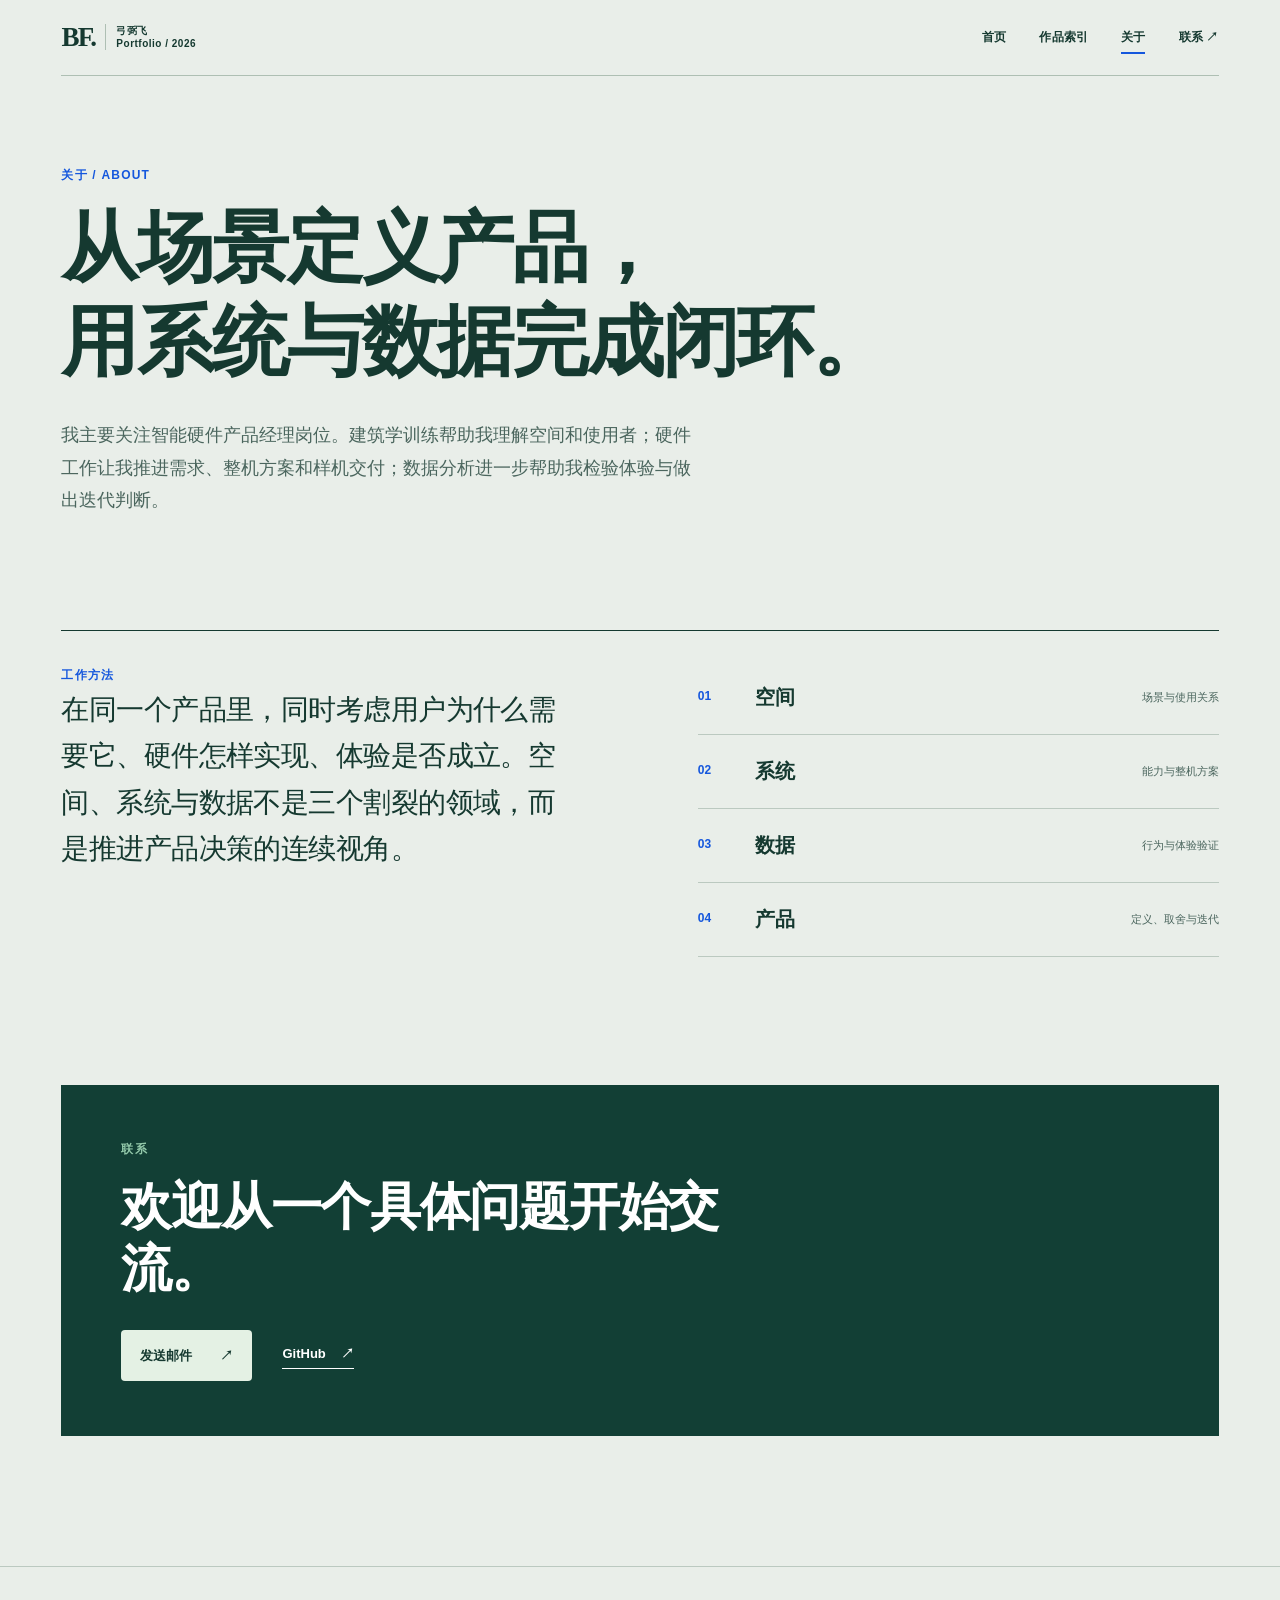
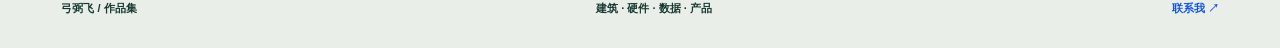
==== commit 45c7c971: "refactor: lead portfolio with hardware product story" ====
--- a/about.html
+++ b/about.html
@@ -1,7 +1,7 @@
 <!doctype html>
 <html lang="zh-CN">
-  <head><meta charset="UTF-8" /><meta name="viewport" content="width=device-width, initial-scale=1" /><meta name="theme-color" content="#e9eee9" /><meta name="description" content="弓弼飞的背景、工作方法与联系方式。" /><title>关于 · 弓弼飞</title><link rel="stylesheet" href="styles.css?v=20260926e" /><link rel="stylesheet" href="editorial.css?v=20260926e" /></head>
+  <head><meta charset="UTF-8" /><meta name="viewport" content="width=device-width, initial-scale=1" /><meta name="theme-color" content="#e9eee9" /><meta name="description" content="弓弼飞的硬件产品工作方法、跨领域背景与联系方式。" /><title>关于 · 弓弼飞</title><link rel="stylesheet" href="styles.css?v=20260926e" /><link rel="stylesheet" href="editorial.css?v=20260927a" /><link rel="stylesheet" href="portfolio-product.css?v=20260927a" /></head>
   <body data-page="about"><a class="skip-link" href="#main">跳转到正文</a><header class="site-header"><a class="brand" href="index.html" aria-label="弓弼飞作品集首页"><span class="brand-mark">BF.</span><span class="brand-note">弓弼飞<br />Portfolio / 2026</span></a><nav class="site-nav" aria-label="主导航"><a href="index.html">首页</a><a href="work.html">作品索引</a><a class="active" href="about.html">关于</a><a href="mailto:gongbifei@outlook.com">联系 ↗</a></nav><button class="nav-toggle" type="button" aria-label="打开菜单" aria-expanded="false">菜单 <span>+</span></button></header>
-    <main id="main" class="section-shell about-main"><header class="page-intro"><p class="small-label">关于 / ABOUT</p><h1>设计一种方案，<br />也设计验证它的方法。</h1><p>我的经历连接建筑空间、智能硬件、数据分析和数字产品。我关注复杂需求如何被理解、表达、实现，并通过真实使用和数据不断修正。</p></header><div class="about-grid"><div class="about-statement"><span class="small-label">背景路径</span><p>建筑学训练让我习惯从场景、使用者与系统关系出发；智能硬件工作把这些问题推进到器件、交互、样机与交付；数据分析与个人产品实践让我继续研究行为、信息结构和数字交互。</p></div><div class="about-path"><div><span>01</span><strong>建筑空间</strong><small>场景与功能组织</small></div><div><span>02</span><strong>智能终端</strong><small>需求与整机方案</small></div><div><span>03</span><strong>数据分析</strong><small>指标与行为链路</small></div><div><span>04</span><strong>数字产品</strong><small>信息结构与交互</small></div></div></div><section class="about-contact"><p class="small-label">联系</p><h2>欢迎从一个具体问题开始交流。</h2><div><a class="button button-primary" href="mailto:gongbifei@outlook.com">发送邮件 <span>↗</span></a><a class="text-link" href="https://github.com/Ongiei" target="_blank" rel="noopener noreferrer">GitHub <span>↗</span></a></div></section></main>
-    <footer class="site-footer section-shell"><span>弓弼飞 / 作品集</span><span>建筑 · 硬件 · 数据 · 产品</span><a href="mailto:gongbifei@outlook.com">联系我 ↗</a></footer><script src="data.js?v=20260926e"></script><script src="app.js?v=20260926e"></script></body>
+    <main id="main" class="section-shell about-main"><header class="page-intro"><p class="small-label">关于 / ABOUT</p><h1>从场景定义产品，<br />用系统与数据完成闭环。</h1><p>我主要关注智能硬件产品经理岗位。建筑学训练帮助我理解空间和使用者；硬件工作让我推进需求、整机方案和样机交付；数据分析进一步帮助我检验体验与做出迭代判断。</p></header><div class="about-grid"><div class="about-statement"><span class="small-label">工作方法</span><p>在同一个产品里，同时考虑用户为什么需要它、硬件怎样实现、体验是否成立。空间、系统与数据不是三个割裂的领域，而是推进产品决策的连续视角。</p></div><div class="about-path"><div><span>01</span><strong>空间</strong><small>场景与使用关系</small></div><div><span>02</span><strong>系统</strong><small>能力与整机方案</small></div><div><span>03</span><strong>数据</strong><small>行为与体验验证</small></div><div><span>04</span><strong>产品</strong><small>定义、取舍与迭代</small></div></div></div><section class="about-contact"><p class="small-label">联系</p><h2>欢迎从一个具体问题开始交流。</h2><div><a class="button button-primary" href="mailto:gongbifei@outlook.com">发送邮件 <span>↗</span></a><a class="text-link" href="https://github.com/Ongiei" target="_blank" rel="noopener noreferrer">GitHub <span>↗</span></a></div></section></main>
+    <footer class="site-footer section-shell"><span>弓弼飞 / 作品集</span><span>建筑 · 硬件 · 数据 · 产品</span><a href="mailto:gongbifei@outlook.com">联系我 ↗</a></footer><script src="data.js?v=20260927a"></script><script src="app.js?v=20260927a"></script></body>
 </html>
--- a/portfolio-product.css
+++ b/portfolio-product.css
@@ -0,0 +1,54 @@
+/* Product-led editorial layer. Keep the same visual language across the index and cases. */
+.hero-case{display:flex;flex-direction:column;min-height:520px;padding:26px 28px 20px;background:#dce6dc;color:#153930;border:1px solid #9db7a6;transition:background .25s ease}
+.hero-case:hover{background:#d2e1d4}
+.hero-case-top,.hero-case-flow{display:flex;justify-content:space-between;gap:12px;font-family:var(--editorial-mono);font-size:10px;letter-spacing:.08em;font-weight:700}
+.hero-case-top{border-bottom:1px solid #98b3a3;padding-bottom:12px}
+.hero-case h2{display:flex;align-items:start;justify-content:space-between;gap:15px;font-family:var(--editorial-serif);font-size:clamp(40px,4vw,65px);font-weight:600;line-height:1.1;letter-spacing:-.035em;margin:28px 0 12px}
+.hero-case h2 span{font-family:system-ui,sans-serif;font-size:20px;font-weight:400;color:#1557dd}
+.hero-case-art{flex:1;min-height:220px;display:grid;place-items:center;overflow:hidden}
+.hero-case-art img{display:block;width:100%;max-height:290px;object-fit:contain;mix-blend-mode:multiply}
+.hero-case-flow{border-top:1px solid #98b3a3;padding-top:14px;flex-wrap:wrap;color:#35574d}
+.hero-case-flow span+span:before{content:'→';margin-right:10px;color:#1557dd}
+.terminal-visual{margin:0;height:100%;min-height:0;background:#e1e9e0;color:#153930;display:flex;flex-direction:column;padding:16px 20px 14px;overflow:hidden}
+.terminal-visual-head{display:flex;justify-content:space-between;gap:10px;border-bottom:1px solid #a5baaa;padding-bottom:7px;font-family:var(--editorial-mono);font-size:9px;letter-spacing:.05em}
+.terminal-visual-center{display:grid;grid-template-columns:minmax(0,.25fr) minmax(0,1fr) minmax(0,.25fr);gap:6px;align-items:center;flex:1;min-height:0}
+.terminal-visual-center>div{display:flex;flex-direction:column;gap:4px;text-align:center}
+.terminal-visual-center>div span{color:#6a8374;font-family:var(--editorial-mono);font-size:8px;letter-spacing:.08em}
+.terminal-visual-center>div strong{font-size:12px;font-weight:700}
+.terminal-visual-center img{display:block;width:100%;height:100%;min-height:0;object-fit:contain;mix-blend-mode:multiply}
+.terminal-visual figcaption{border-top:1px solid #a5baaa;padding-top:8px;text-align:center;font-size:10px;font-weight:700}
+.terminal-visual figcaption span{color:#1557dd;margin:0 6px}
+.featured-list .terminal-visual,.detail-media .terminal-visual{padding:13px 16px 10px}
+.featured-list .terminal-visual-center>div,.detail-media .terminal-visual-center>div{display:none}
+.featured-list .terminal-visual-center,.detail-media .terminal-visual-center{grid-template-columns:1fr}
+.featured-list .terminal-visual-head,.detail-media .terminal-visual-head{font-size:7px}
+.featured-list .terminal-visual figcaption,.detail-media .terminal-visual figcaption{font-size:8px}
+.terminal-cover{height:min(620px,47vw);min-height:390px;background:#e1e9e0}
+.terminal-cover .terminal-visual{padding:30px 44px 25px}
+.terminal-cover .terminal-visual-head{font-size:11px}
+.terminal-cover .terminal-visual-center img{max-height:450px}
+.terminal-cover .terminal-visual-center>div strong{font-size:16px}
+.terminal-cover .terminal-visual figcaption{font-size:13px}
+.data-lens{display:grid;grid-template-columns:repeat(3,minmax(0,1fr));gap:0;padding-bottom:35px}
+.data-lens>div{border-top:1px solid #153930;padding:14px 25px 8px 0;display:flex;flex-direction:column;gap:9px}
+.data-lens>div+div{padding-left:25px;border-left:1px solid #aebfb3}
+.data-lens span{font-family:var(--editorial-mono);font-size:10px;color:#1557dd;letter-spacing:.04em}
+.data-lens strong{font-family:var(--editorial-serif);font-size:clamp(17px,1.65vw,22px);font-weight:600;line-height:1.4}
+.product-story{display:grid;grid-template-columns:minmax(0,.76fr) minmax(0,1.24fr);gap:clamp(35px,6vw,95px);padding-top:clamp(70px,9vw,130px);padding-bottom:clamp(70px,8vw,110px)}
+.product-story-intro h2{font-family:var(--editorial-serif);font-weight:600;font-size:clamp(36px,4vw,60px);line-height:1.15;letter-spacing:-.03em;margin:16px 0 25px}
+.product-story-intro>p:last-child{font-size:15px;line-height:1.85;color:#4b665e;max-width:30em}
+.product-story-steps{border-top:1px solid #153930}
+.product-story-steps article{display:grid;grid-template-columns:110px 1fr;gap:8px 20px;border-bottom:1px solid #aebfb3;padding:22px 0}
+.product-story-steps article>span{grid-row:span 2;color:#1557dd;font-family:var(--editorial-mono);font-size:11px;font-weight:700}
+.product-story-steps h3{font-family:var(--editorial-serif);font-weight:600;font-size:clamp(21px,2.2vw,30px);margin:0}
+.product-story-steps p{grid-column:2;color:#4b665e;font-size:13px;line-height:1.8;margin:0}
+.terminal-cover+.product-story+.project-body{padding-top:0}
+.related-cases{padding-bottom:90px}
+.related-cases>div{display:grid;grid-template-columns:repeat(2,minmax(0,1fr));border-top:1px solid #153930}
+.related-cases a{display:flex;justify-content:space-between;gap:18px;padding:22px 10px 22px 0;border-bottom:1px solid #aebfb3;font-family:var(--editorial-serif);font-size:clamp(19px,2.1vw,28px)}
+.related-cases a:nth-child(odd){margin-right:25px}
+.related-cases a b{color:#1557dd;font-family:system-ui,sans-serif;font-size:17px;font-weight:400}
+.related-cases a:hover{color:#1557dd}
+@media(max-width:760px){.hero-case{min-height:440px}.hero-case-art img{max-height:240px}.terminal-cover{height:430px;min-height:0}.terminal-cover .terminal-visual{padding:20px}.data-lens{grid-template-columns:1fr;padding-bottom:20px}.data-lens>div,.data-lens>div+div{border-left:0;padding:10px 0}.data-lens strong{font-size:17px}.product-story{grid-template-columns:1fr;gap:25px}.terminal-cover+.product-story+.project-body{padding-top:45px}.related-cases{padding-bottom:60px}}
+@media(max-width:500px){.hero-case{min-height:390px;padding:18px}.hero-case h2{font-size:42px}.hero-case-flow{font-size:8px;justify-content:flex-start}.hero-case-art{min-height:165px}.hero-case-art img{max-height:190px}.terminal-cover{height:340px}.terminal-cover .terminal-visual-center>div{display:none}.terminal-cover .terminal-visual-center{grid-template-columns:1fr}.terminal-cover .terminal-visual-head{font-size:8px}.terminal-cover .terminal-visual figcaption{font-size:10px}.product-story-steps article{grid-template-columns:1fr;gap:7px}.product-story-steps article>span{grid-row:auto}.product-story-steps p{grid-column:1}.related-cases>div{grid-template-columns:1fr}.related-cases a:nth-child(odd){margin-right:0}}
+@media(prefers-reduced-motion:reduce){.hero-case{transition:none}}
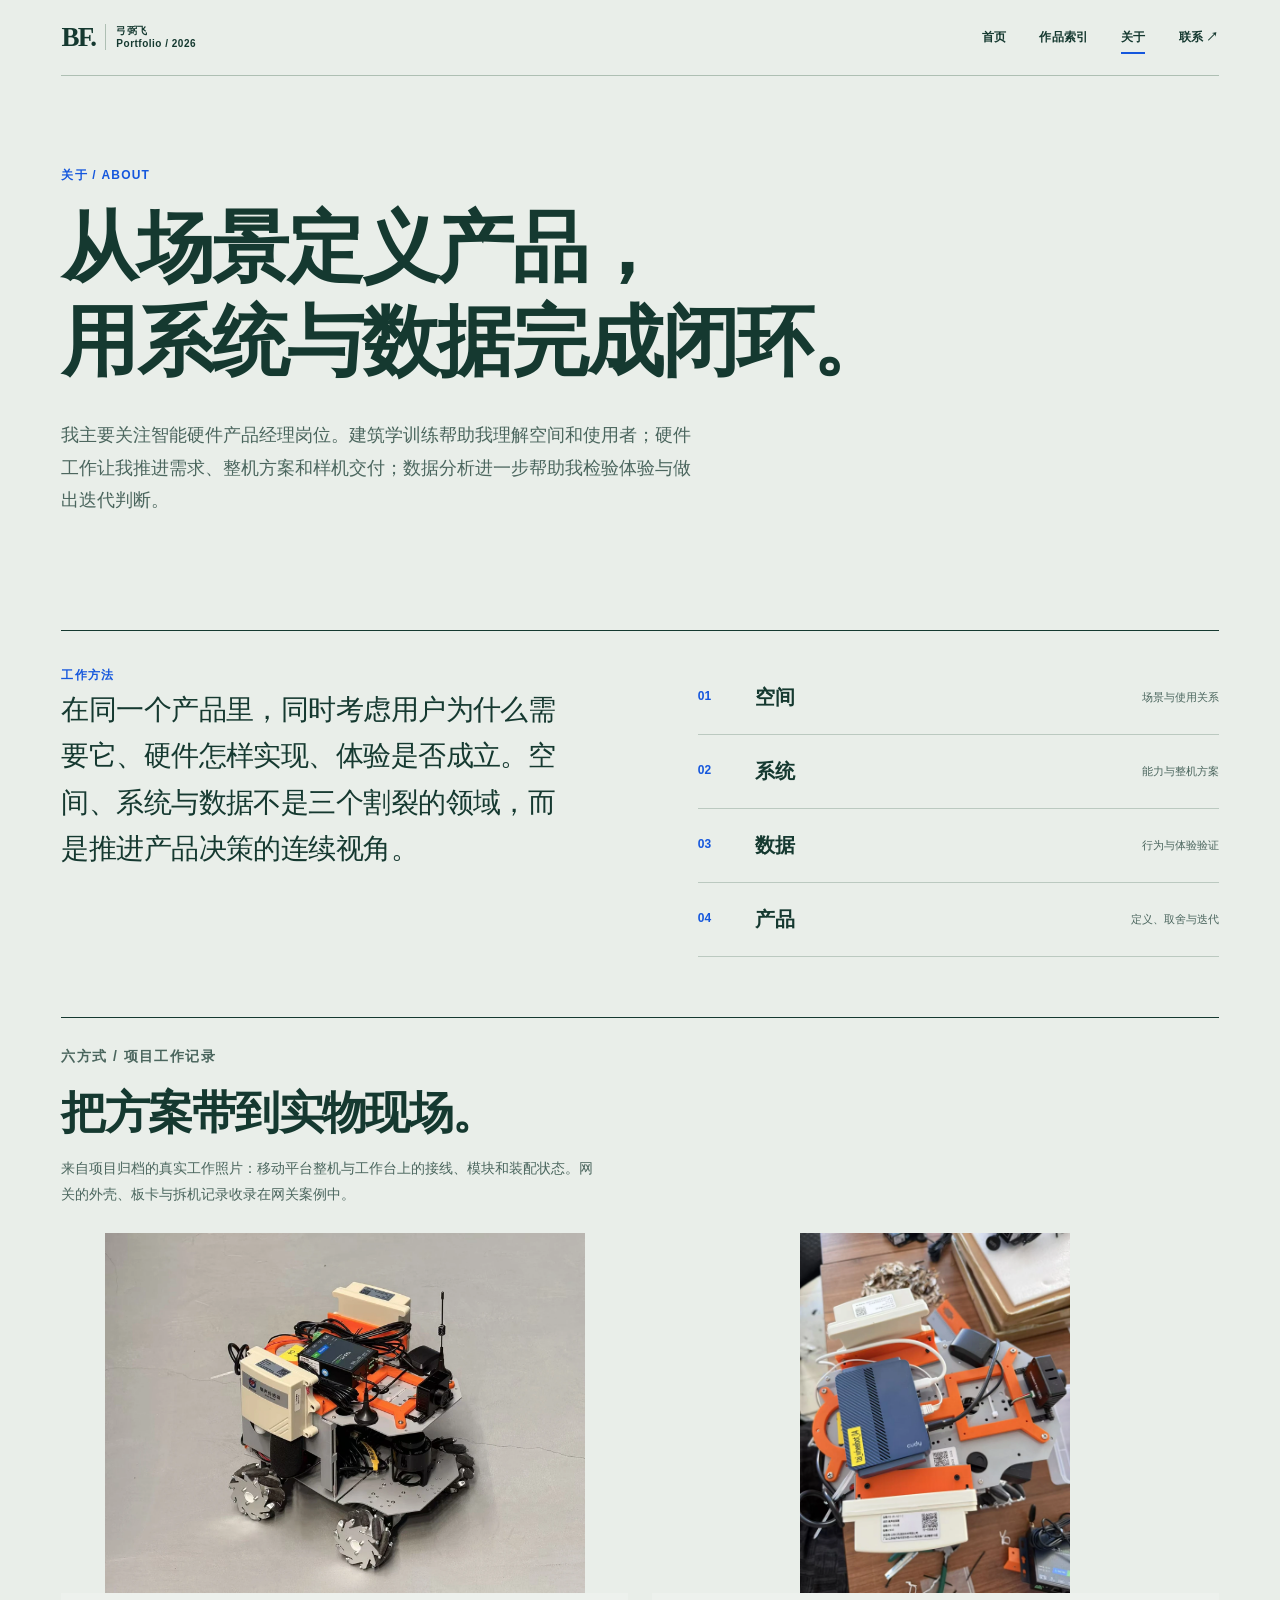
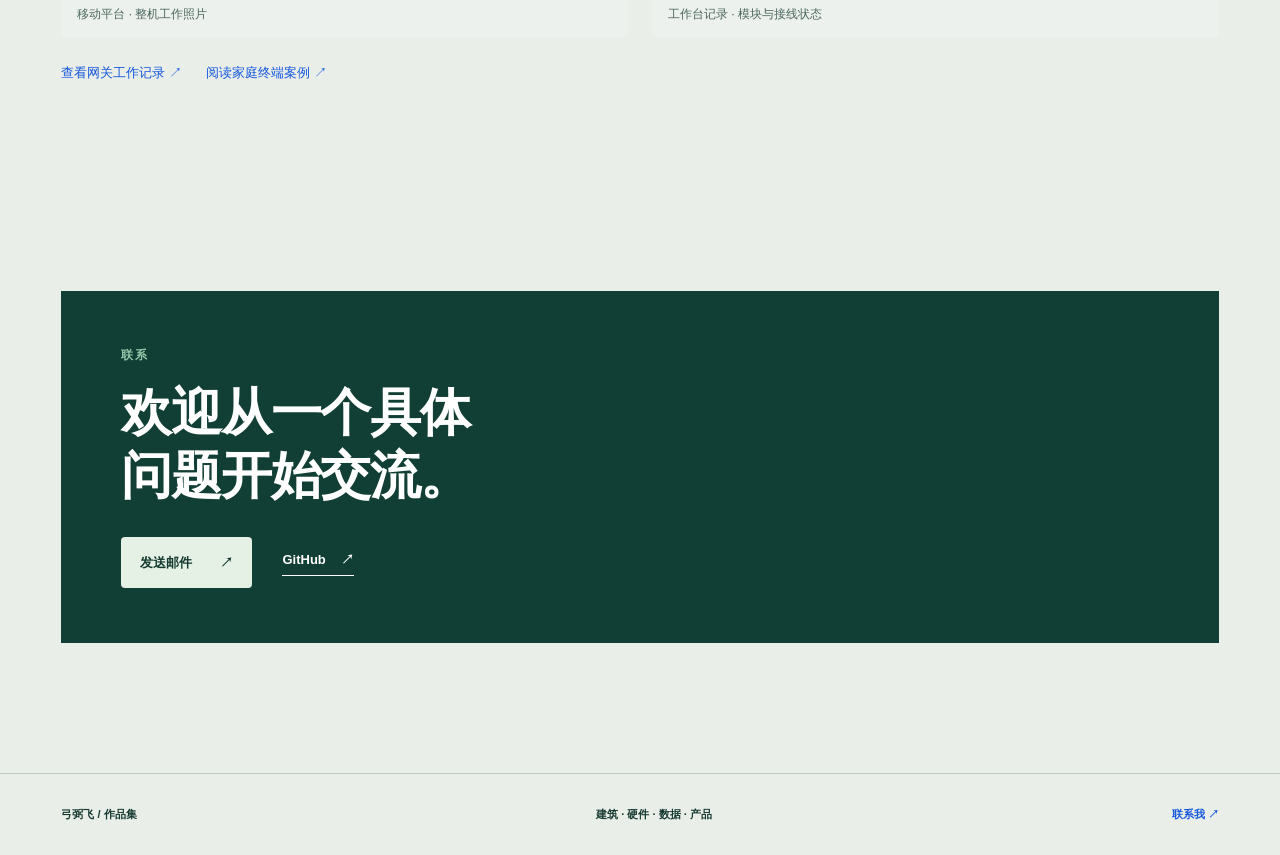
==== commit 15e04306: "Update portfolio evidence, project imagery and responsive case experience" ====
--- a/about.html
+++ b/about.html
@@ -1,7 +1,7 @@
 <!doctype html>
 <html lang="zh-CN">
-  <head><meta charset="UTF-8" /><meta name="viewport" content="width=device-width, initial-scale=1" /><meta name="theme-color" content="#e9eee9" /><meta name="description" content="弓弼飞的硬件产品工作方法、跨领域背景与联系方式。" /><title>关于 · 弓弼飞</title><link rel="stylesheet" href="styles.css?v=20260926e" /><link rel="stylesheet" href="editorial.css?v=20260927a" /><link rel="stylesheet" href="portfolio-product.css?v=20260927a" /></head>
+  <head><meta charset="UTF-8" /><meta name="viewport" content="width=device-width, initial-scale=1" /><meta name="theme-color" content="#e9eee9" /><meta name="description" content="弓弼飞的硬件产品工作方法、跨领域背景与联系方式。" /><title>关于 · 弓弼飞</title><link rel="stylesheet" href="styles.css?v=20261004b" /><link rel="stylesheet" href="editorial.css?v=20261004b" /><link rel="stylesheet" href="portfolio-product.css?v=20261004b" /></head>
   <body data-page="about"><a class="skip-link" href="#main">跳转到正文</a><header class="site-header"><a class="brand" href="index.html" aria-label="弓弼飞作品集首页"><span class="brand-mark">BF.</span><span class="brand-note">弓弼飞<br />Portfolio / 2026</span></a><nav class="site-nav" aria-label="主导航"><a href="index.html">首页</a><a href="work.html">作品索引</a><a class="active" href="about.html">关于</a><a href="mailto:gongbifei@outlook.com">联系 ↗</a></nav><button class="nav-toggle" type="button" aria-label="打开菜单" aria-expanded="false">菜单 <span>+</span></button></header>
-    <main id="main" class="section-shell about-main"><header class="page-intro"><p class="small-label">关于 / ABOUT</p><h1>从场景定义产品，<br />用系统与数据完成闭环。</h1><p>我主要关注智能硬件产品经理岗位。建筑学训练帮助我理解空间和使用者；硬件工作让我推进需求、整机方案和样机交付；数据分析进一步帮助我检验体验与做出迭代判断。</p></header><div class="about-grid"><div class="about-statement"><span class="small-label">工作方法</span><p>在同一个产品里，同时考虑用户为什么需要它、硬件怎样实现、体验是否成立。空间、系统与数据不是三个割裂的领域，而是推进产品决策的连续视角。</p></div><div class="about-path"><div><span>01</span><strong>空间</strong><small>场景与使用关系</small></div><div><span>02</span><strong>系统</strong><small>能力与整机方案</small></div><div><span>03</span><strong>数据</strong><small>行为与体验验证</small></div><div><span>04</span><strong>产品</strong><small>定义、取舍与迭代</small></div></div></div><section class="about-contact"><p class="small-label">联系</p><h2>欢迎从一个具体问题开始交流。</h2><div><a class="button button-primary" href="mailto:gongbifei@outlook.com">发送邮件 <span>↗</span></a><a class="text-link" href="https://github.com/Ongiei" target="_blank" rel="noopener noreferrer">GitHub <span>↗</span></a></div></section></main>
-    <footer class="site-footer section-shell"><span>弓弼飞 / 作品集</span><span>建筑 · 硬件 · 数据 · 产品</span><a href="mailto:gongbifei@outlook.com">联系我 ↗</a></footer><script src="data.js?v=20260927a"></script><script src="app.js?v=20260927a"></script></body>
+    <main id="main" class="section-shell about-main"><header class="page-intro"><p class="small-label">关于 / ABOUT</p><h1>从场景定义产品，<br />用系统与数据完成闭环。</h1><p>我主要关注智能硬件产品经理岗位。建筑学训练帮助我理解空间和使用者；硬件工作让我推进需求、整机方案和样机交付；数据分析进一步帮助我检验体验与做出迭代判断。</p></header><div class="about-grid"><div class="about-statement"><span class="small-label">工作方法</span><p>在同一个产品里，同时考虑用户为什么需要它、硬件怎样实现、体验是否成立。空间、系统与数据不是三个割裂的领域，而是推进产品决策的连续视角。</p></div><div class="about-path"><div><span>01</span><strong>空间</strong><small>场景与使用关系</small></div><div><span>02</span><strong>系统</strong><small>能力与整机方案</small></div><div><span>03</span><strong>数据</strong><small>行为与体验验证</small></div><div><span>04</span><strong>产品</strong><small>定义、取舍与迭代</small></div></div></div><section class="work-records" aria-labelledby="work-records-title"><p class="small-label">六方式 / 项目工作记录</p><h2 id="work-records-title">把方案带到实物现场。</h2><p>来自项目归档的真实工作照片：移动平台整机与工作台上的接线、模块和装配状态。网关的外壳、板卡与拆机记录收录在网关案例中。</p><div class="project-gallery"><figure><a class="media-open" href="assets/work/mobile-platform.webp" target="_blank" rel="noopener noreferrer" aria-label="放大移动平台整机照片"><img src="assets/work/mobile-platform.webp" alt="带麦克纳姆轮、上层模块和接线的移动平台实物" loading="lazy" decoding="async" /></a><figcaption>移动平台 · 整机工作照片</figcaption></figure><figure><a class="media-open" href="assets/work/mobile-platform-workbench.webp" target="_blank" rel="noopener noreferrer" aria-label="放大移动平台工作台照片"><img src="assets/work/mobile-platform-workbench.webp" alt="工作台上移动平台的模块、接线和电源装配记录" loading="lazy" decoding="async" /></a><figcaption>工作台记录 · 模块与接线状态</figcaption></figure></div><div class="record-links"><a href="project.html?slug=cm5-home-gateway#project-media">查看网关工作记录 ↗</a><a href="project.html?slug=voice-touch-terminal">阅读家庭终端案例 ↗</a></div></section><section class="about-contact"><p class="small-label">联系</p><h2>欢迎从一个具体问题开始交流。</h2><div><a class="button button-primary" href="mailto:gongbifei@outlook.com">发送邮件 <span>↗</span></a><a class="text-link" href="https://github.com/Ongiei" target="_blank" rel="noopener noreferrer">GitHub <span>↗</span></a></div></section></main>
+    <footer class="site-footer section-shell"><span>弓弼飞 / 作品集</span><span>建筑 · 硬件 · 数据 · 产品</span><a href="mailto:gongbifei@outlook.com">联系我 ↗</a></footer><script src="data.js?v=20261004b"></script><script src="app.js?v=20261004b"></script></body>
 </html>
--- a/editorial.css
+++ b/editorial.css
@@ -15,10 +15,10 @@
 .hero-project{min-width:0}.hero-image-link{position:relative;display:block;overflow:hidden;background:#dce5dc}.hero-image-link img{display:block;width:100%;aspect-ratio:4/4.5;object-fit:cover;object-position:center;transition:transform .65s cubic-bezier(.18,1,.3,1)}.hero-image-link:hover img{transform:scale(1.035)}.image-open{position:absolute;bottom:16px;right:16px;background:#f7f9f5;color:#153930;font-size:11px;font-weight:800;padding:8px 11px}.hero-image-caption{border-top:1px solid #153930;padding-top:10px;margin-top:11px;display:flex;justify-content:space-between;gap:15px;font-size:11px;color:#4b665e;font-weight:650}
 .hero-footline{display:flex;justify-content:space-between;align-items:center;gap:20px;border-top:1px solid #bbc9c0;padding:14px 0 20px;font-size:12px;color:#4b665e}.hero-footline a{color:#1557dd;font-weight:700}.hero-footline a:hover{text-decoration:underline}
 .selected-work{padding-top:clamp(85px,10vw,155px);padding-bottom:clamp(90px,9vw,140px)}.editorial-section-head{display:grid;grid-template-columns:155px minmax(0,1fr) minmax(170px,.55fr);gap:clamp(20px,3vw,45px);align-items:end;padding-bottom:28px;border-bottom:1px solid #153930}.editorial-section-head .small-label{align-self:start;margin:9px 0 0}.editorial-section-head h2{font-family:var(--editorial-serif);font-size:clamp(35px,4.2vw,60px);font-weight:600;line-height:1.18;letter-spacing:-.025em;margin:0}.editorial-section-head>p{font-size:13px;line-height:1.8;color:#4b665e;margin:0 0 6px}.featured-list{border-top:0}.featured-list .feature-row{min-height:290px;grid-template-columns:14% minmax(0,1fr) 31% 28px;gap:clamp(14px,2.5vw,36px);padding:28px 0;align-items:center}.featured-list .feature-row:hover{background:#e2eae3}.featured-list .feature-meta{align-self:start}.featured-list .feature-copy h3{font-family:var(--editorial-serif);font-size:clamp(27px,3vw,45px);font-weight:600;line-height:1.16}.featured-list .feature-copy p{font-size:13px;line-height:1.75}.featured-list .feature-visual{height:226px}.featured-list .visual{min-height:0}.featured-list .visual-photo img{object-fit:cover}.featured-list .row-arrow{align-self:start}.selected-work .section-end{padding-top:24px}
-.spatial-interlude{background:#092820;color:#f0f4ed;overflow:hidden}.spatial-inner{display:grid;grid-template-columns:minmax(0,.8fr) minmax(0,1.2fr);gap:clamp(30px,5vw,78px);padding-top:clamp(58px,7vw,100px);padding-bottom:clamp(58px,7vw,100px);align-items:center}.spatial-kicker{font-family:var(--editorial-mono);font-size:10px;letter-spacing:.14em;color:#83b9a3;margin-bottom:30px}.spatial-copy h2{font-family:var(--editorial-serif);font-weight:600;font-size:clamp(36px,4vw,61px);letter-spacing:-.025em;line-height:1.18;margin-bottom:20px}.spatial-copy>p:not(.spatial-kicker){color:#bdd2c4;font-size:14px;line-height:1.8;max-width:28em;margin-bottom:28px}.spatial-stages{border-top:1px solid #4c7567}.spatial-stages a{display:grid;grid-template-columns:83px 1fr auto 17px;gap:12px;align-items:baseline;border-bottom:1px solid #4c7567;padding:14px 0;color:#f0f4ed;transition:color .2s,padding-left .2s}.spatial-stages a:hover{color:#87c0ff;padding-left:5px}.spatial-stages span{font-family:var(--editorial-mono);font-size:10px;color:#8abbaa}.spatial-stages strong{font-family:var(--editorial-serif);font-weight:600;font-size:25px}.spatial-stages small{color:#bdd2c4;font-size:11px}.spatial-stages b{font-size:16px;color:#87c0ff}.spatial-view{height:clamp(360px,39vw,540px);background:#031b15;position:relative;overflow:hidden}.spatial-view canvas,.spatial-fallback{position:absolute;inset:0;width:100%;height:100%;display:block}.spatial-fallback{object-fit:cover;opacity:.82}.spatial-view.has-webgl .spatial-fallback{display:none}.spatial-view canvas{opacity:0}.spatial-view.has-webgl canvas{opacity:1}.spatial-view-caption{position:absolute;left:0;right:0;bottom:0;padding:13px 15px;display:flex;justify-content:space-between;gap:10px;background:#051d17cc;color:#d0e4d6;font-size:10px;font-family:var(--editorial-mono);letter-spacing:.03em;pointer-events:none}
+.spatial-interlude{background:#092820;color:#f0f4ed;overflow:hidden}.spatial-inner{display:grid;grid-template-columns:minmax(0,.8fr) minmax(0,1.2fr);gap:clamp(30px,5vw,78px);padding-top:clamp(58px,7vw,100px);padding-bottom:clamp(58px,7vw,100px);align-items:center}.spatial-kicker{font-family:var(--editorial-mono);font-size:10px;letter-spacing:.14em;color:#83b9a3;margin-bottom:30px}.spatial-copy h2{font-family:var(--editorial-serif);font-weight:600;font-size:clamp(36px,4vw,61px);letter-spacing:-.025em;line-height:1.18;margin-bottom:20px}.spatial-copy>p:not(.spatial-kicker){color:#bdd2c4;font-size:14px;line-height:1.8;max-width:28em;margin-bottom:28px}.spatial-stages{border-top:1px solid #4c7567}.spatial-stages a{display:grid;grid-template-columns:83px 1fr auto 17px;gap:12px;align-items:baseline;border-bottom:1px solid #4c7567;padding:14px 0;color:#f0f4ed;transition:color .2s}.spatial-stages a:hover{color:#87c0ff;padding-left:5px}.spatial-stages span{font-family:var(--editorial-mono);font-size:10px;color:#8abbaa}.spatial-stages strong{font-family:var(--editorial-serif);font-weight:600;font-size:25px}.spatial-stages small{color:#bdd2c4;font-size:11px}.spatial-stages b{font-size:16px;color:#87c0ff}.spatial-view{height:clamp(360px,39vw,540px);background:#031b15;position:relative;overflow:hidden}.spatial-view canvas,.spatial-fallback{position:absolute;inset:0;width:100%;height:100%;display:block}.spatial-fallback{object-fit:cover;opacity:.82}.spatial-view.has-webgl .spatial-fallback{display:none}.spatial-view canvas{opacity:0}.spatial-view.has-webgl canvas{opacity:1}.spatial-view-caption{position:absolute;left:0;right:0;bottom:0;padding:13px 15px;display:flex;justify-content:space-between;gap:10px;background:#051d17cc;color:#d0e4d6;font-size:10px;font-family:var(--editorial-mono);letter-spacing:.03em;pointer-events:none}
 .domain-section{padding-top:clamp(90px,10vw,155px);padding-bottom:clamp(90px,9vw,135px)}.editorial-section-head.compact{grid-template-columns:155px 1fr}.domain-list{margin-top:34px}.domain-link{border-top:1px solid #bbc9c0}.domain-link:last-child{border-bottom:1px solid #bbc9c0}.domain-link h3{font-family:var(--editorial-serif);font-weight:600}.method-section{background:#dce6dc;color:#153930}.method-inner{padding-top:clamp(70px,8vw,115px);padding-bottom:clamp(70px,8vw,115px)}.method-title .small-label{color:#1557dd}.method-steps{border-color:#95afa0}.method-steps>div{border-color:#95afa0}.method-steps span{color:#4b665e}.method-title h2,.closing h2{font-family:var(--editorial-serif);font-weight:600}.closing{padding-top:clamp(95px,11vw,160px);padding-bottom:clamp(95px,11vw,160px)}
 /* C: project index, with an adjacent reading pane. */
-.work-main{padding-bottom:110px}.index-intro{padding-top:clamp(28px,3vw,45px)}.index-intro-main{display:grid;grid-template-columns:minmax(0,1.4fr) minmax(220px,.6fr);align-items:end;gap:30px;padding:clamp(45px,5vw,75px) 0 clamp(45px,5vw,75px)}.index-intro h1{font-family:var(--editorial-serif);font-weight:600;letter-spacing:-.035em;font-size:clamp(58px,7vw,108px);line-height:1;margin:0}.index-intro h1 span{color:#1557dd}.index-intro-main p{font-size:15px;line-height:1.8;color:#4b665e;margin:0 0 4px}.index-toolbar{display:flex;justify-content:space-between;align-items:start;gap:22px;border-top:1px solid #153930;padding:15px 0 16px}.index-toolbar>span{font-size:11px;font-weight:700;color:#4b665e;white-space:nowrap;padding-top:10px}.index-toolbar .filters{border:0;padding:0;justify-content:flex-end}.filter{border:0;border-radius:0;padding:8px 10px;background:transparent;color:#4b665e}.filter small{font-family:var(--editorial-mono);font-size:9px;font-weight:500;margin-left:3px}.filter:hover{background:#dce6dc;color:#153930}.filter.active{background:#153930;color:#fff}.work-console{display:grid;grid-template-columns:minmax(0,1.18fr) minmax(300px,.82fr);border-top:1px solid #153930;border-bottom:1px solid #153930;min-height:750px}.work-ledger{min-width:0}.ledger-head,.index-row{display:grid;grid-template-columns:50px minmax(0,1fr) 110px 22px;gap:16px;align-items:center}.ledger-head{padding:12px 14px 12px 0;border-bottom:1px solid #bbc9c0;color:#4b665e;font-size:10px;font-family:var(--editorial-mono);letter-spacing:.04em}.index-row{width:100%;text-align:left;background:none;border:0;border-bottom:1px solid #bbc9c0;padding:19px 14px 19px 0;color:#153930;min-height:86px;transition:background .18s,padding-left .18s}.index-row:last-child{border-bottom:0}.index-row:hover,.index-row[aria-selected="true"]{background:#dfe9e0;padding-left:10px}.index-num{font-family:var(--editorial-mono);font-size:11px;color:#1557dd}.index-title{font-size:clamp(16px,1.45vw,20px);font-weight:750;line-height:1.35;letter-spacing:-.015em}.index-title small{display:block;font-weight:400;font-size:11px;color:#4b665e;line-height:1.5;margin-top:4px;letter-spacing:0}.index-category{font-size:11px;color:#4b665e}.index-arrow{color:#1557dd;font-size:18px}.work-detail{border-left:1px solid #bbc9c0;background:#f4f7f2;padding:clamp(22px,3vw,45px);min-width:0}.detail-top{display:flex;justify-content:space-between;gap:15px;border-bottom:1px solid #bbc9c0;padding-bottom:13px;font-family:var(--editorial-mono);font-size:10px;color:#4b665e}.work-detail h2{font-family:var(--editorial-serif);font-weight:600;font-size:clamp(30px,3vw,46px);line-height:1.16;letter-spacing:-.025em;margin:28px 0 15px}.detail-question{font-size:15px;font-weight:650;line-height:1.65;max-width:37ch;margin:0 0 25px}.detail-media{height:clamp(260px,27vw,385px);background:#e9eee9;overflow:hidden}.detail-media .visual{height:100%;min-height:0}.detail-media .visual-photo img{width:100%;height:100%;object-fit:cover}.detail-summary{color:#4b665e;font-size:13px;line-height:1.7;margin:20px 0 28px}.detail-cta{display:flex;justify-content:space-between;gap:18px;border-top:1px solid #153930;padding-top:13px;color:#1557dd;font-size:13px;font-weight:800}.detail-cta:hover{text-decoration:underline}.index-footer-note{display:flex;justify-content:space-between;gap:20px;font-size:12px;color:#4b665e;padding-top:18px}.index-footer-note a{color:#1557dd;font-weight:700}
+.work-main{padding-bottom:110px}.index-intro{padding-top:clamp(28px,3vw,45px)}.index-intro-main{display:grid;grid-template-columns:minmax(0,1.4fr) minmax(220px,.6fr);align-items:end;gap:30px;padding:clamp(45px,5vw,75px) 0 clamp(45px,5vw,75px)}.index-intro h1{font-family:var(--editorial-serif);font-weight:600;letter-spacing:-.035em;font-size:clamp(58px,7vw,108px);line-height:1;margin:0}.index-intro h1 span{color:#1557dd}.index-intro-main p{font-size:15px;line-height:1.8;color:#4b665e;margin:0 0 4px}.index-toolbar{display:flex;justify-content:space-between;align-items:start;gap:22px;border-top:1px solid #153930;padding:15px 0 16px}.index-toolbar>span{font-size:11px;font-weight:700;color:#4b665e;white-space:nowrap;padding-top:10px}.index-toolbar .filters{border:0;padding:0;justify-content:flex-end}.filter{border:0;border-radius:0;padding:8px 10px;background:transparent;color:#4b665e}.filter small{font-family:var(--editorial-mono);font-size:9px;font-weight:500;margin-left:3px}.filter:hover{background:#dce6dc;color:#153930}.filter.active{background:#153930;color:#fff}.work-console{display:grid;grid-template-columns:minmax(0,1.18fr) minmax(300px,.82fr);border-top:1px solid #153930;border-bottom:1px solid #153930;min-height:750px}.work-ledger{min-width:0}.ledger-head,.index-row{display:grid;grid-template-columns:50px minmax(0,1fr) 110px 22px;gap:16px;align-items:center}.ledger-head{padding:12px 14px 12px 0;border-bottom:1px solid #bbc9c0;color:#4b665e;font-size:10px;font-family:var(--editorial-mono);letter-spacing:.04em}.index-row{width:100%;text-align:left;background:none;border:0;border-bottom:1px solid #bbc9c0;padding:19px 14px 19px 0;color:#153930;min-height:86px;transition:background .18s}.index-row:last-child{border-bottom:0}.index-row:hover,.index-row[aria-pressed="true"]{background:#dfe9e0;padding-left:10px}.index-num{font-family:var(--editorial-mono);font-size:11px;color:#1557dd}.index-title{font-size:clamp(16px,1.45vw,20px);font-weight:750;line-height:1.35;letter-spacing:-.015em}.index-title small{display:block;font-weight:400;font-size:11px;color:#4b665e;line-height:1.5;margin-top:4px;letter-spacing:0}.index-category{font-size:11px;color:#4b665e}.index-arrow{color:#1557dd;font-size:18px}.work-detail{border-left:1px solid #bbc9c0;background:#f4f7f2;padding:clamp(22px,3vw,45px);min-width:0}.detail-top{display:flex;justify-content:space-between;gap:15px;border-bottom:1px solid #bbc9c0;padding-bottom:13px;font-family:var(--editorial-mono);font-size:10px;color:#4b665e}.work-detail h2{font-family:var(--editorial-serif);font-weight:600;font-size:clamp(30px,3vw,46px);line-height:1.16;letter-spacing:-.025em;margin:28px 0 15px}.detail-question{font-size:15px;font-weight:650;line-height:1.65;max-width:37ch;margin:0 0 25px}.detail-media{height:clamp(260px,27vw,385px);background:#e9eee9;overflow:hidden}.detail-media .visual{height:100%;min-height:0}.detail-media .visual-photo img{width:100%;height:100%;object-fit:cover}.detail-summary{color:#4b665e;font-size:13px;line-height:1.7;margin:20px 0 28px}.detail-cta{display:flex;justify-content:space-between;gap:18px;border-top:1px solid #153930;padding-top:13px;color:#1557dd;font-size:13px;font-weight:800}.detail-cta:hover{text-decoration:underline}.index-footer-note{display:flex;justify-content:space-between;gap:20px;font-size:12px;color:#4b665e;padding-top:18px}.index-footer-note a{color:#1557dd;font-weight:700}
 .featured-list .row-1 .visual-photo img,.detail-media.category-hardware .visual-photo img{object-fit:contain}
 .domain-list{display:block}.domain-link{min-height:116px;border-top:0}.domain-link:nth-child(odd){border-right:0}.domain-link:nth-child(even){padding-left:0}
 /* Carry the editorial type hierarchy into the quieter case and about pages. */
@@ -26,7 +26,7 @@
 .data-showcase .lf-card svg .pop,.data-showcase .lf-card svg .fade,.data-showcase .lf-card svg .draw{animation:none!important;stroke-dashoffset:0!important}
 @media(max-width:1050px){.editorial-section-head{grid-template-columns:115px minmax(0,1fr)}.editorial-section-head>p{grid-column:2}.featured-list .feature-row{grid-template-columns:10% minmax(0,1fr) 29% 20px}.spatial-inner{grid-template-columns:1fr 1fr}.spatial-stages a{grid-template-columns:75px 1fr 16px}.spatial-stages small{display:none}.work-console{grid-template-columns:minmax(0,1fr) minmax(280px,.85fr)}}
 @media(max-width:760px){.site-header{height:70px}.brand-mark{font-size:24px}.site-nav{top:69px}.editorial-hero-grid{grid-template-columns:1fr;padding-top:55px}.editorial-hero h1{font-size:clamp(44px,10.4vw,70px)}.editorial-hero-copy .small-label{margin-bottom:22px}.hero-project{max-width:none}.hero-image-link img{aspect-ratio:1.45}.hero-image-caption{font-size:10px}.hero-footline{font-size:10px}.selected-work{padding-top:85px}.editorial-section-head,.editorial-section-head.compact{grid-template-columns:1fr;gap:14px}.editorial-section-head .small-label{margin:0}.editorial-section-head>p{grid-column:1}.featured-list .feature-row{grid-template-columns:1fr 112px 18px;gap:14px;min-height:170px;padding:21px 0}.featured-list .feature-meta{grid-column:1/-1}.featured-list .feature-copy h3{font-size:25px}.featured-list .feature-copy p{font-size:11px}.featured-list .feature-visual{height:112px}.spatial-inner{grid-template-columns:1fr}.spatial-view{height:340px;order:-1}.spatial-copy h2{font-size:37px}.spatial-stages small{display:block}.spatial-stages a{grid-template-columns:80px 1fr auto 17px}.index-intro-main{grid-template-columns:1fr;padding:43px 0}.index-intro-main p{max-width:35em}.index-toolbar{display:block}.index-toolbar>span{display:block;padding:0 0 12px}.index-toolbar .filters{justify-content:flex-start}.work-console{grid-template-columns:1fr;min-height:0}.work-detail{border-left:0;border-top:1px solid #153930}.index-row{min-height:75px}.detail-media{height:290px}.work-main{padding-bottom:65px}}
-@media(max-width:500px){.hero-masthead span:last-child{display:none}.editorial-hero .hero-actions{align-items:flex-start}.editorial-hero .hero-actions .text-link{margin-top:2px}.hero-image-link img{aspect-ratio:1.22}.hero-image-caption span:last-child{display:none}.spatial-view{height:250px}.spatial-stages a{grid-template-columns:70px 1fr 17px}.spatial-stages small{display:none}.ledger-head,.index-row{grid-template-columns:30px minmax(0,1fr) 16px;gap:11px}.ledger-head span:nth-child(3),.index-category{display:none}.index-row{padding:15px 0}.index-row:hover,.index-row[aria-selected="true"]{padding-left:6px}.index-title{font-size:16px}.index-title small{font-size:10px}.work-detail{padding:23px 0;background:transparent}.detail-media{height:240px}.filter{font-size:11px;padding:7px 8px}.filter small{display:none}.index-intro h1{font-size:56px}}
+@media(max-width:500px){.hero-masthead span:last-child{display:none}.editorial-hero .hero-actions{align-items:flex-start}.editorial-hero .hero-actions .text-link{margin-top:2px}.hero-image-link img{aspect-ratio:1.22}.hero-image-caption span:last-child{display:none}.spatial-view{height:250px}.spatial-stages a{grid-template-columns:70px 1fr 17px}.spatial-stages small{display:none}.ledger-head,.index-row{grid-template-columns:30px minmax(0,1fr) 16px;gap:11px}.ledger-head span:nth-child(3),.index-category{display:none}.index-row{padding:15px 0}.index-row:hover,.index-row[aria-pressed="true"]{padding-left:6px}.index-title{font-size:16px}.index-title small{font-size:10px}.work-detail{padding:23px 0;background:transparent}.detail-media{height:240px}.filter{font-size:11px;padding:7px 8px}.filter small{display:none}.index-intro h1{font-size:56px}}
 @media(prefers-reduced-motion:reduce){.hero-image-link img,.index-row,.spatial-stages a{transition:none!important}.hero-image-link:hover img{transform:none}}
 @media(prefers-reduced-motion:reduce){::view-transition-old(root),::view-transition-new(root){animation-duration:.01ms!important}}
 @media(max-width:760px){.spatial-view.has-webgl canvas{display:none}.spatial-view.has-webgl .spatial-fallback{display:block}}
--- a/portfolio-product.css
+++ b/portfolio-product.css
@@ -52,3 +52,44 @@
 @media(max-width:760px){.hero-case{min-height:440px}.hero-case-art img{max-height:240px}.terminal-cover{height:430px;min-height:0}.terminal-cover .terminal-visual{padding:20px}.data-lens{grid-template-columns:1fr;padding-bottom:20px}.data-lens>div,.data-lens>div+div{border-left:0;padding:10px 0}.data-lens strong{font-size:17px}.product-story{grid-template-columns:1fr;gap:25px}.terminal-cover+.product-story+.project-body{padding-top:45px}.related-cases{padding-bottom:60px}}
 @media(max-width:500px){.hero-case{min-height:390px;padding:18px}.hero-case h2{font-size:42px}.hero-case-flow{font-size:8px;justify-content:flex-start}.hero-case-art{min-height:165px}.hero-case-art img{max-height:190px}.terminal-cover{height:340px}.terminal-cover .terminal-visual-center>div{display:none}.terminal-cover .terminal-visual-center{grid-template-columns:1fr}.terminal-cover .terminal-visual-head{font-size:8px}.terminal-cover .terminal-visual figcaption{font-size:10px}.product-story-steps article{grid-template-columns:1fr;gap:7px}.product-story-steps article>span{grid-row:auto}.product-story-steps p{grid-column:1}.related-cases>div{grid-template-columns:1fr}.related-cases a:nth-child(odd){margin-right:0}}
 @media(prefers-reduced-motion:reduce){.hero-case{transition:none}}
+
+/* Evidence and media share the site's paper, ink and rule system. */
+.case-evidence{padding-bottom:28px;display:grid;grid-template-columns:minmax(180px,.6fr) minmax(0,1.4fr);gap:28px;align-items:start}
+.case-evidence strong{font-size:12px;line-height:1.65;color:var(--ink)}
+.case-evidence p{font-size:13px;line-height:1.8;color:var(--ink-soft);margin:0;max-width:70ch}
+.case-media{padding-top:36px;padding-bottom:75px;scroll-margin-top:30px}
+.case-media-head{border-top:1px solid var(--ink);padding-top:20px;margin-bottom:26px}
+.case-media-head h2,.work-records h2{font-family:var(--editorial-serif);font-weight:600;font-size:clamp(30px,3.5vw,48px);line-height:1.2;margin:0 0 16px}
+.case-media-head p,.work-records>p{color:var(--ink-soft);font-size:14px;line-height:1.8;max-width:70ch}
+.case-media .project-gallery{padding:0;grid-template-columns:repeat(2,minmax(0,1fr));gap:32px 24px}
+.case-media .gallery-figure:not(.portrait):not(.photo){grid-column:1/-1}
+.case-media .project-gallery img{aspect-ratio:auto;height:auto;max-height:700px;object-fit:contain}
+.case-media .gallery-figure.portrait img{max-height:650px;width:auto;max-width:100%;margin:auto}
+.media-open{display:block;background:var(--paper);overflow:hidden}
+.media-open:focus-visible{outline:3px solid var(--blue);outline-offset:4px}
+.project-gallery figcaption,.architecture-figure figcaption{display:flex;justify-content:space-between;gap:16px;flex-wrap:wrap;line-height:1.65}
+.project-gallery figcaption a,.architecture-figure figcaption a{color:var(--blue);text-decoration:underline;text-underline-offset:3px}
+.architecture-chapter-images .diagram .media-open img{display:block;width:100%;height:auto;object-fit:contain}
+.architecture-chapter-images .diagram>img{aspect-ratio:auto;object-fit:contain}
+.architecture-spread a{min-width:0}.architecture-spread a img{width:100%}
+.hero-case-art img{mix-blend-mode:normal;max-height:none;aspect-ratio:16/9;object-fit:contain}
+.terminal-cover .visual-photo img{object-fit:contain}
+.featured-list .feature-row:has(img[src*="spatial-storage"]) .visual-photo img,.detail-media.category-research .visual-photo img{object-fit:contain}
+.editorial-hero h1{font-size:clamp(44px,4.7vw,68px);text-wrap:balance}
+.editorial-hero h1 span{font-style:normal}
+.dashboard-evidence{font-size:14px;line-height:1.8;color:var(--ink);border-top:1px solid var(--line);padding-top:16px;margin:20px 0 28px}
+.selection-status{font-size:12px;color:var(--ink-soft);margin:0 0 12px}
+.nav-toggle,.filter{min-height:44px}
+.work-records{border-top:1px solid var(--ink);padding:26px 0 80px;margin-top:60px}
+.work-records .project-gallery{grid-template-columns:repeat(2,minmax(0,1fr));padding:12px 0 0}
+.work-records .project-gallery img{height:360px;aspect-ratio:auto;object-fit:contain}
+.work-records .record-links{display:flex;gap:24px;flex-wrap:wrap;font-size:13px;margin-top:25px;color:var(--blue)}
+.project-page .project-body{padding-top:65px;padding-bottom:45px}
+@media(max-width:760px){.case-evidence{grid-template-columns:1fr;gap:8px}.case-media .project-gallery,.work-records .project-gallery{grid-template-columns:1fr}.case-media .gallery-figure{grid-column:1}.case-media .gallery-figure.portrait img{max-height:580px}.work-records .project-gallery img{height:auto;max-height:480px}.project-page .project-body{padding-top:40px}.editorial-hero h1{font-size:clamp(40px,9vw,64px)}.work-console{display:flex;flex-direction:column}.work-detail{order:-1;border-top:0;border-bottom:1px solid var(--line);padding-top:20px}.work-detail h2{margin-top:18px}.detail-media{height:220px}.selection-status{margin-bottom:8px}}
+@media(prefers-reduced-motion:reduce){::view-transition-old(root),::view-transition-new(root){animation:none!important}}
+
+.project-page .project-head h1{max-width:none;text-wrap:balance;font-size:clamp(37px,5vw,72px)}
+.project-page:has(img[src*="spatial-storage"]) .project-cover .visual-photo img{object-fit:contain}
+.project-cover .media-open{height:100%}
+@media(max-width:760px){.project-page .project-head h1{font-size:clamp(34px,8.5vw,52px)}}
+.about-contact h2,.case-media-head h2,.work-records h2{text-wrap:balance}
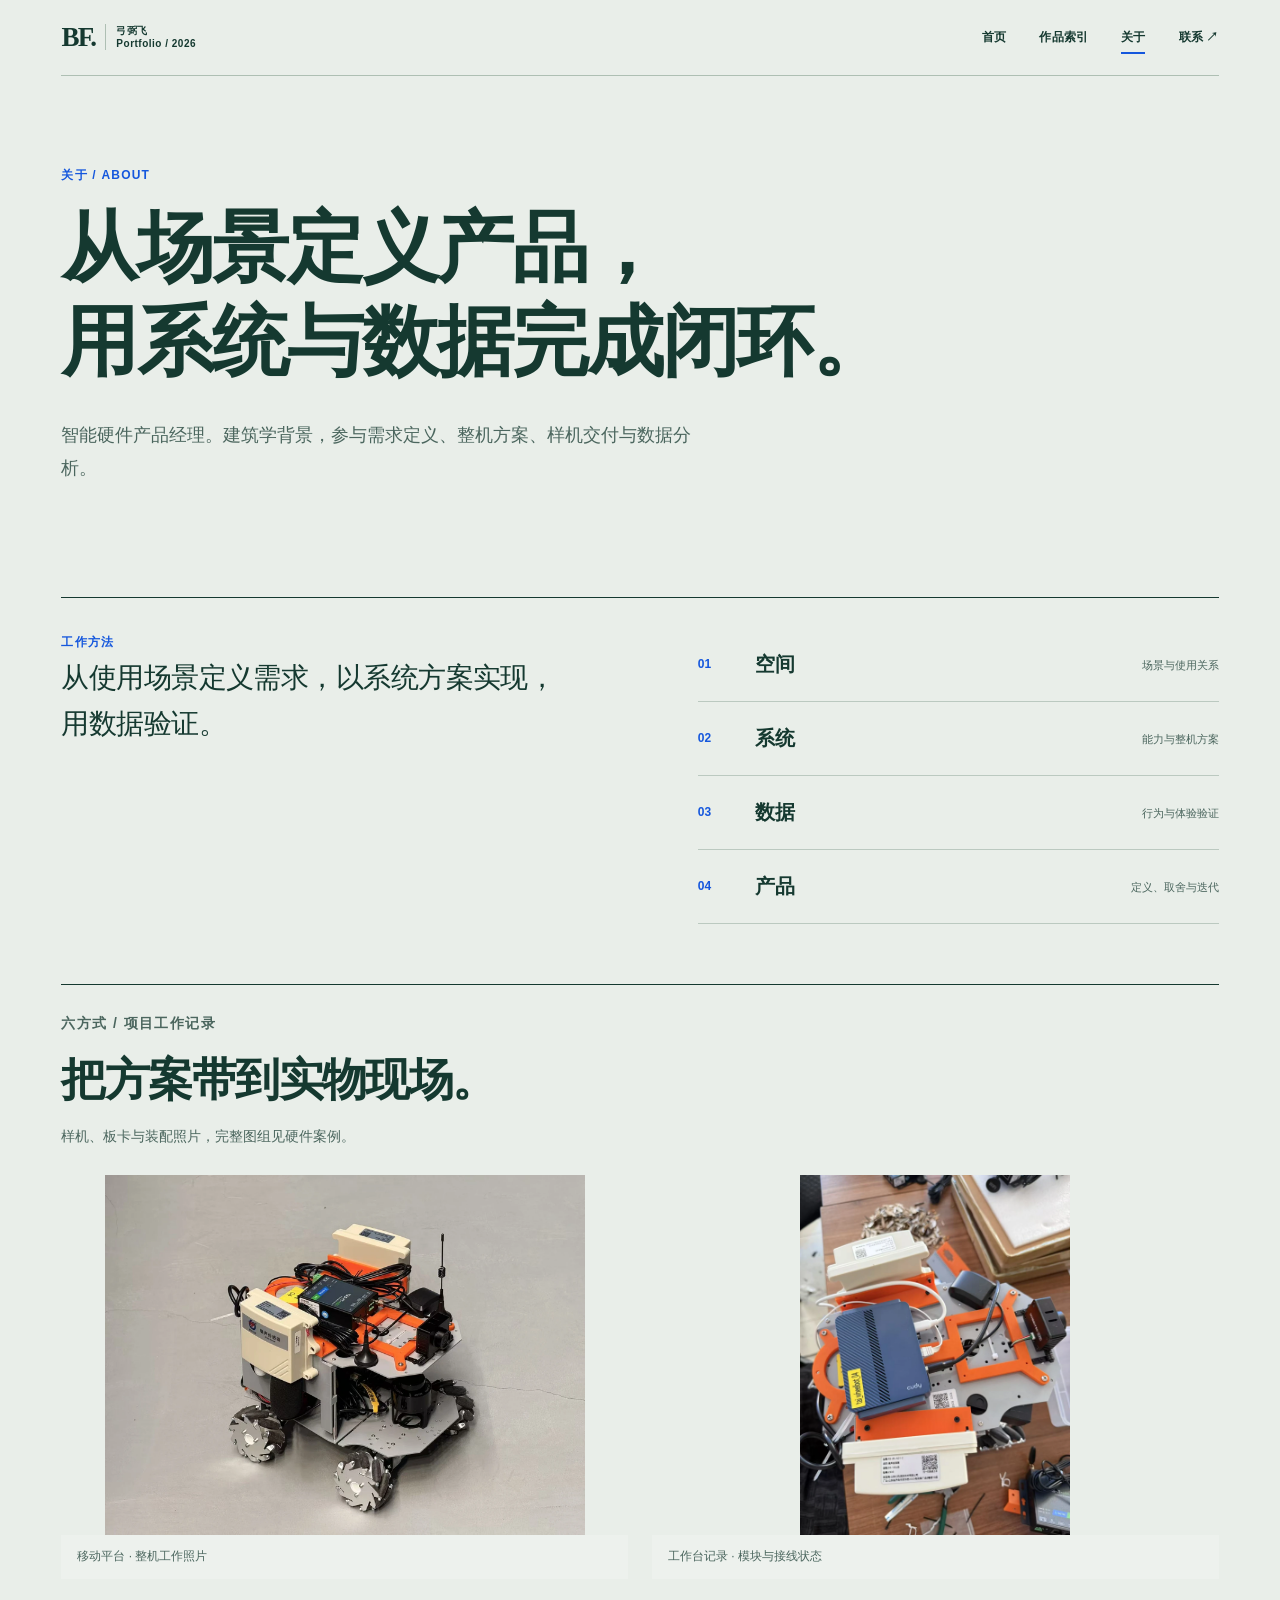
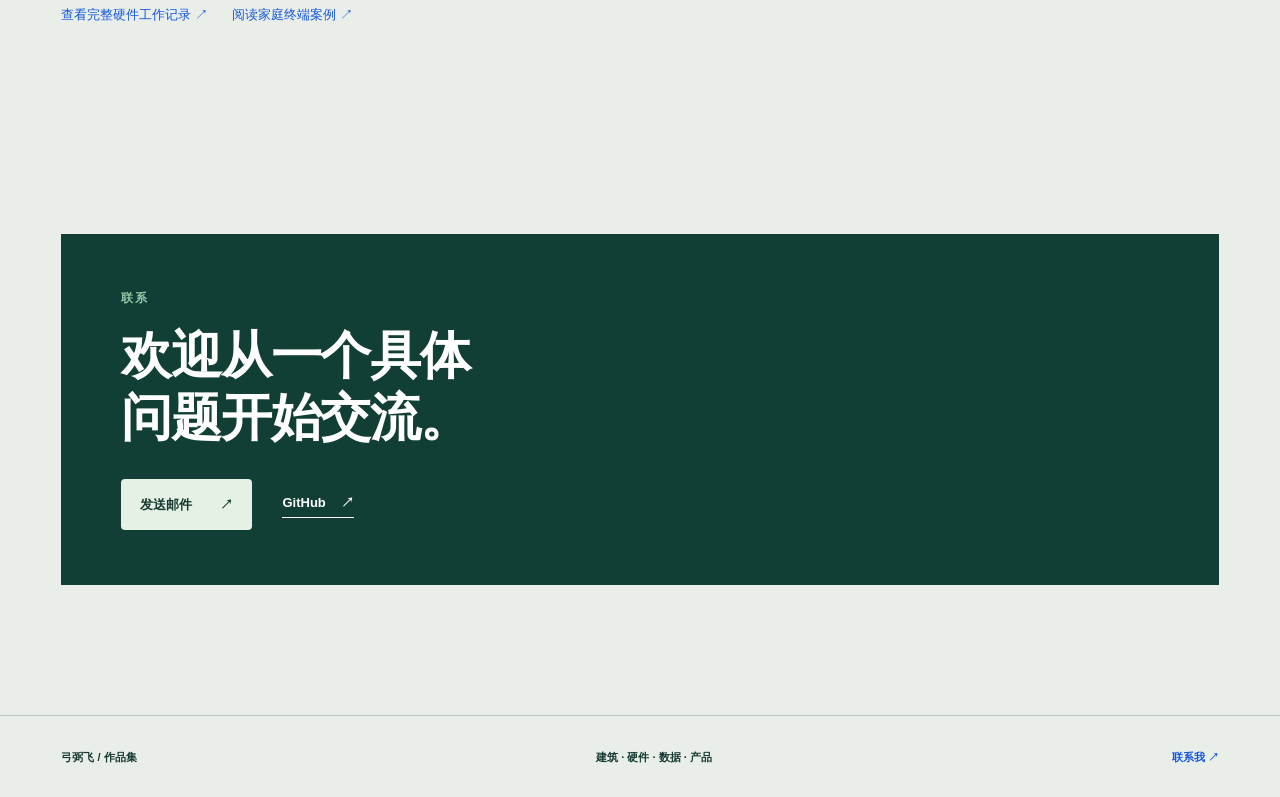
==== commit d9c10c63: "Simplify portfolio copy and bring all hardware work photos into cases" ====
--- a/about.html
+++ b/about.html
@@ -1,7 +1,7 @@
 <!doctype html>
 <html lang="zh-CN">
-  <head><meta charset="UTF-8" /><meta name="viewport" content="width=device-width, initial-scale=1" /><meta name="theme-color" content="#e9eee9" /><meta name="description" content="弓弼飞的硬件产品工作方法、跨领域背景与联系方式。" /><title>关于 · 弓弼飞</title><link rel="stylesheet" href="styles.css?v=20261004b" /><link rel="stylesheet" href="editorial.css?v=20261004b" /><link rel="stylesheet" href="portfolio-product.css?v=20261004b" /></head>
+  <head><meta charset="UTF-8" /><meta name="viewport" content="width=device-width, initial-scale=1" /><meta name="theme-color" content="#e9eee9" /><meta name="description" content="弓弼飞的硬件产品工作方法、跨领域背景与联系方式。" /><title>关于 · 弓弼飞</title><link rel="stylesheet" href="styles.css?v=20261004c" /><link rel="stylesheet" href="editorial.css?v=20261004c" /><link rel="stylesheet" href="portfolio-product.css?v=20261004c" /></head>
   <body data-page="about"><a class="skip-link" href="#main">跳转到正文</a><header class="site-header"><a class="brand" href="index.html" aria-label="弓弼飞作品集首页"><span class="brand-mark">BF.</span><span class="brand-note">弓弼飞<br />Portfolio / 2026</span></a><nav class="site-nav" aria-label="主导航"><a href="index.html">首页</a><a href="work.html">作品索引</a><a class="active" href="about.html">关于</a><a href="mailto:gongbifei@outlook.com">联系 ↗</a></nav><button class="nav-toggle" type="button" aria-label="打开菜单" aria-expanded="false">菜单 <span>+</span></button></header>
-    <main id="main" class="section-shell about-main"><header class="page-intro"><p class="small-label">关于 / ABOUT</p><h1>从场景定义产品，<br />用系统与数据完成闭环。</h1><p>我主要关注智能硬件产品经理岗位。建筑学训练帮助我理解空间和使用者；硬件工作让我推进需求、整机方案和样机交付；数据分析进一步帮助我检验体验与做出迭代判断。</p></header><div class="about-grid"><div class="about-statement"><span class="small-label">工作方法</span><p>在同一个产品里，同时考虑用户为什么需要它、硬件怎样实现、体验是否成立。空间、系统与数据不是三个割裂的领域，而是推进产品决策的连续视角。</p></div><div class="about-path"><div><span>01</span><strong>空间</strong><small>场景与使用关系</small></div><div><span>02</span><strong>系统</strong><small>能力与整机方案</small></div><div><span>03</span><strong>数据</strong><small>行为与体验验证</small></div><div><span>04</span><strong>产品</strong><small>定义、取舍与迭代</small></div></div></div><section class="work-records" aria-labelledby="work-records-title"><p class="small-label">六方式 / 项目工作记录</p><h2 id="work-records-title">把方案带到实物现场。</h2><p>来自项目归档的真实工作照片：移动平台整机与工作台上的接线、模块和装配状态。网关的外壳、板卡与拆机记录收录在网关案例中。</p><div class="project-gallery"><figure><a class="media-open" href="assets/work/mobile-platform.webp" target="_blank" rel="noopener noreferrer" aria-label="放大移动平台整机照片"><img src="assets/work/mobile-platform.webp" alt="带麦克纳姆轮、上层模块和接线的移动平台实物" loading="lazy" decoding="async" /></a><figcaption>移动平台 · 整机工作照片</figcaption></figure><figure><a class="media-open" href="assets/work/mobile-platform-workbench.webp" target="_blank" rel="noopener noreferrer" aria-label="放大移动平台工作台照片"><img src="assets/work/mobile-platform-workbench.webp" alt="工作台上移动平台的模块、接线和电源装配记录" loading="lazy" decoding="async" /></a><figcaption>工作台记录 · 模块与接线状态</figcaption></figure></div><div class="record-links"><a href="project.html?slug=cm5-home-gateway#project-media">查看网关工作记录 ↗</a><a href="project.html?slug=voice-touch-terminal">阅读家庭终端案例 ↗</a></div></section><section class="about-contact"><p class="small-label">联系</p><h2>欢迎从一个具体问题开始交流。</h2><div><a class="button button-primary" href="mailto:gongbifei@outlook.com">发送邮件 <span>↗</span></a><a class="text-link" href="https://github.com/Ongiei" target="_blank" rel="noopener noreferrer">GitHub <span>↗</span></a></div></section></main>
-    <footer class="site-footer section-shell"><span>弓弼飞 / 作品集</span><span>建筑 · 硬件 · 数据 · 产品</span><a href="mailto:gongbifei@outlook.com">联系我 ↗</a></footer><script src="data.js?v=20261004b"></script><script src="app.js?v=20261004b"></script></body>
+    <main id="main" class="section-shell about-main"><header class="page-intro"><p class="small-label">关于 / ABOUT</p><h1>从场景定义产品，<br />用系统与数据完成闭环。</h1><p>智能硬件产品经理。建筑学背景，参与需求定义、整机方案、样机交付与数据分析。</p></header><div class="about-grid"><div class="about-statement"><span class="small-label">工作方法</span><p>从使用场景定义需求，以系统方案实现，用数据验证。</p></div><div class="about-path"><div><span>01</span><strong>空间</strong><small>场景与使用关系</small></div><div><span>02</span><strong>系统</strong><small>能力与整机方案</small></div><div><span>03</span><strong>数据</strong><small>行为与体验验证</small></div><div><span>04</span><strong>产品</strong><small>定义、取舍与迭代</small></div></div></div><section class="work-records" aria-labelledby="work-records-title"><p class="small-label">六方式 / 项目工作记录</p><h2 id="work-records-title">把方案带到实物现场。</h2><p>样机、板卡与装配照片，完整图组见硬件案例。</p><div class="project-gallery"><figure><a class="media-open" href="assets/work/mobile-platform.webp" target="_blank" rel="noopener noreferrer" aria-label="放大移动平台整机照片"><img src="assets/work/mobile-platform.webp" alt="带麦克纳姆轮、上层模块和接线的移动平台实物" loading="lazy" decoding="async" /></a><figcaption>移动平台 · 整机工作照片</figcaption></figure><figure><a class="media-open" href="assets/work/mobile-platform-workbench.webp" target="_blank" rel="noopener noreferrer" aria-label="放大移动平台工作台照片"><img src="assets/work/mobile-platform-workbench.webp" alt="工作台上移动平台的模块、接线和电源装配记录" loading="lazy" decoding="async" /></a><figcaption>工作台记录 · 模块与接线状态</figcaption></figure></div><div class="record-links"><a href="project.html?slug=cm5-home-gateway#work-records">查看完整硬件工作记录 ↗</a><a href="project.html?slug=voice-touch-terminal">阅读家庭终端案例 ↗</a></div></section><section class="about-contact"><p class="small-label">联系</p><h2>欢迎从一个具体问题开始交流。</h2><div><a class="button button-primary" href="mailto:gongbifei@outlook.com">发送邮件 <span>↗</span></a><a class="text-link" href="https://github.com/Ongiei" target="_blank" rel="noopener noreferrer">GitHub <span>↗</span></a></div></section></main>
+    <footer class="site-footer section-shell"><span>弓弼飞 / 作品集</span><span>建筑 · 硬件 · 数据 · 产品</span><a href="mailto:gongbifei@outlook.com">联系我 ↗</a></footer><script src="data.js?v=20261004c"></script><script src="app.js?v=20261004c"></script></body>
 </html>
--- a/portfolio-product.css
+++ b/portfolio-product.css
@@ -93,3 +93,13 @@
 .project-cover .media-open{height:100%}
 @media(max-width:760px){.project-page .project-head h1{font-size:clamp(34px,8.5vw,52px)}}
 .about-contact h2,.case-media-head h2,.work-records h2{text-wrap:balance}
+
+/* Photo-led hardware cases and concise supporting copy. */
+.hardware-record-group + .hardware-record-group{margin-top:48px}
+.hardware-record-group h3{font-size:22px;margin:0 0 20px}
+.hardware-record-group .gallery-figure img{height:440px;max-height:440px;width:100%;object-fit:contain}
+.project-constraints{margin:0 0 48px;scroll-margin-top:40px}
+.project-constraints summary{cursor:pointer;font-size:15px;font-weight:650;padding:16px 0;border-bottom:1px solid var(--line)}
+.project-constraints summary:focus-visible{outline:2px solid var(--blue);outline-offset:4px}
+.project-page .project-section{margin-bottom:48px}
+@media(max-width:760px){.hardware-record-group .gallery-figure img{height:auto;max-height:520px}}
